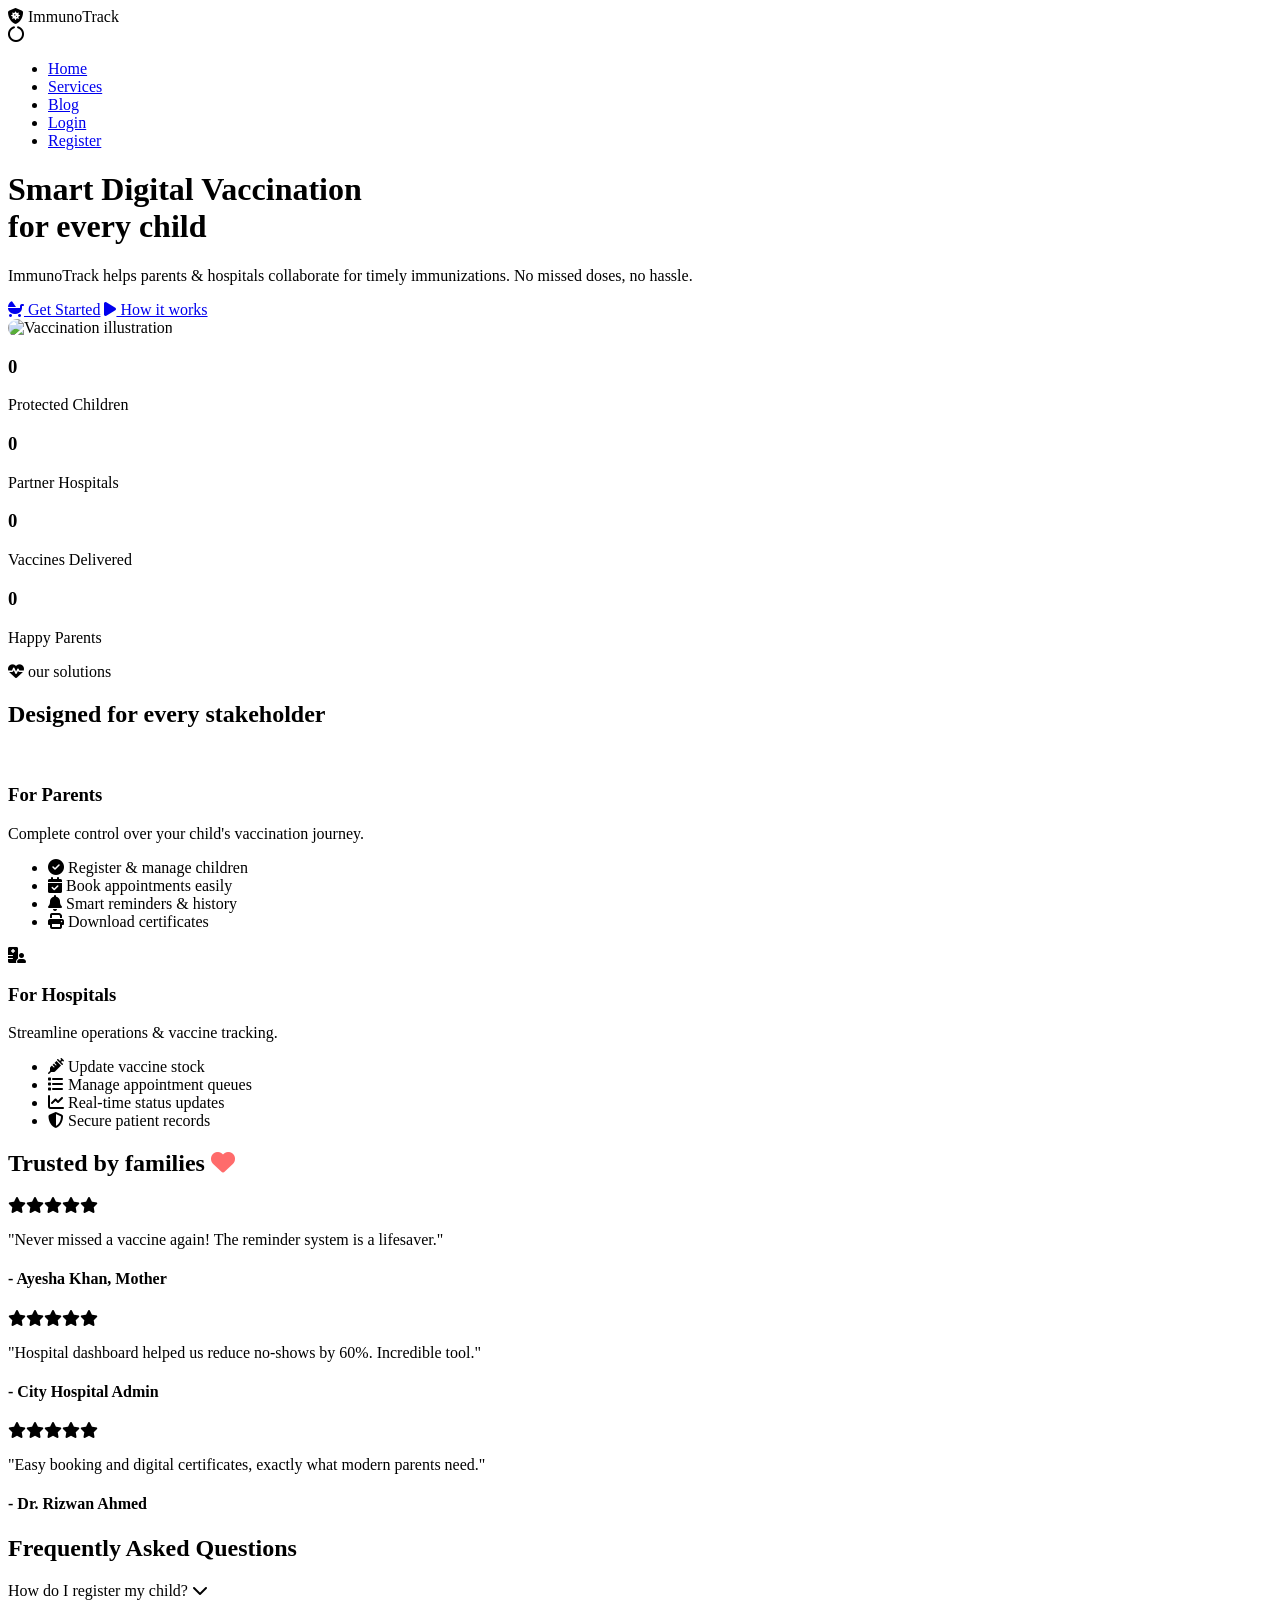
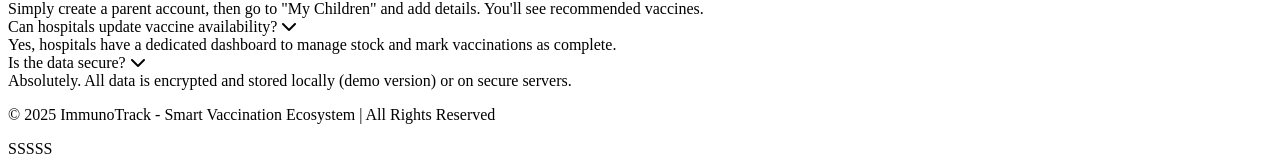
==== index.html @ 8a72e8ba "Add files via upload" ====
<!DOCTYPE html>
<html lang="en">

<head>
    <meta charset="UTF-8">
    <meta name="viewport" content="width=device-width, initial-scale=1.0, user-scalable=yes">
    <title>ImmunoTrack | Smart Vaccination Management</title>
    <!-- Google Fonts + Font Awesome -->
    <link
        href="https://fonts.googleapis.com/css2?family=Inter:opsz,wght@14..32,300;14..32,400;14..32,600;14..32,700;14..32,800&display=swap"
        rel="stylesheet">
    <link rel="stylesheet" href="https://cdnjs.cloudflare.com/ajax/libs/font-awesome/6.4.0/css/all.min.css">
    <link rel="stylesheet" href="/css/frontend.css">
    <!-- <style>
        * {
            margin: 0;
            padding: 0;
            box-sizing: border-box;
        }

        body {
            font-family: 'Inter', sans-serif;
            background: #F8F5FF;
            color: #1E1A3E;
            overflow-x: hidden;
        }

        /* purple theme variables */
        :root {
            --purple-dark: #4A1ADB;
            --purple-primary: #5B2EFF;
            --purple-light: #7B5CFF;
            --purple-glow: rgba(91, 46, 255, 0.2);
            --gradient: linear-gradient(135deg, #5B2EFF, #3B1CC6);
            --gradient-light: linear-gradient(135deg, #F0ECFF, #FFFFFF);
        }

        /* custom animations */
        @keyframes fadeUp {
            0% {
                opacity: 0;
                transform: translateY(30px);
            }

            100% {
                opacity: 1;
                transform: translateY(0);
            }
        }

        @keyframes float {
            0% {
                transform: translateY(0px);
            }

            50% {
                transform: translateY(-15px);
            }

            100% {
                transform: translateY(0px);
            }
        }

        @keyframes pulseGlow {
            0% {
                box-shadow: 0 0 0 0 var(--purple-glow);
            }

            70% {
                box-shadow: 0 0 0 20px rgba(91, 46, 255, 0);
            }

            100% {
                box-shadow: 0 0 0 0 rgba(91, 46, 255, 0);
            }
        }

        .container {
            max-width: 1300px;
            margin: 0 auto;
            padding: 0 30px;
        }

        /* navbar */
        .navbar {
            display: flex;
            justify-content: space-between;
            align-items: center;
            padding: 20px 40px;
            background: rgba(255, 255, 255, 0.9);
            backdrop-filter: blur(12px);
            position: sticky;
            top: 0;
            z-index: 100;
            border-bottom: 1px solid #E9E4FF;
        }

        .logo {
            font-size: 1.8rem;
            font-weight: 800;
            background: var(--gradient);
            -webkit-background-clip: text;
            background-clip: text;
            color: transparent;
            letter-spacing: -0.5px;
        }

        .logo i {
            background: none;
            -webkit-background-clip: unset;
            color: #5B2EFF;
            margin-right: 6px;
        }

        .nav-links {
            display: flex;
            gap: 32px;
            align-items: center;
            list-style: none;
        }

        .nav-links a {
            text-decoration: none;
            font-weight: 500;
            color: #2D2A4A;
            transition: 0.2s;
        }

        .nav-links a:hover {
            color: #5B2EFF;
        }

        .btn-nav {
            background: var(--gradient);
            color: white !important;
            padding: 8px 20px;
            border-radius: 40px;
            transition: 0.2s;
        }

        .btn-nav:hover {
            transform: scale(1.02);
            box-shadow: 0 8px 20px rgba(91, 46, 255, 0.3);
        }

        /* hero section */
        .hero {
            display: flex;
            align-items: center;
            justify-content: space-between;
            gap: 50px;
            padding: 60px 40px;
            flex-wrap: wrap;
        }

        .hero-left {
            flex: 1;
            animation: fadeUp 0.8s ease;
        }

        .hero-left h1 {
            font-size: 3.2rem;
            font-weight: 800;
            line-height: 1.2;
            background: linear-gradient(135deg, #2D2A4A, #5B2EFF);
            -webkit-background-clip: text;
            background-clip: text;
            color: transparent;
            margin-bottom: 20px;
        }

        .hero-left p {
            font-size: 1.1rem;
            color: #4A4570;
            margin-bottom: 30px;
            max-width: 90%;
        }

        .hero-buttons {
            display: flex;
            gap: 18px;
            flex-wrap: wrap;
        }

        .btn-primary {
            background: var(--gradient);
            color: white;
            padding: 12px 28px;
            border-radius: 40px;
            text-decoration: none;
            font-weight: 600;
            transition: 0.2s;
            display: inline-flex;
            align-items: center;
            gap: 8px;
        }

        .btn-primary:hover {
            transform: translateY(-3px);
            box-shadow: 0 12px 25px rgba(91, 46, 255, 0.35);
        }

        .btn-secondary {
            background: white;
            border: 1px solid #DDD6FE;
            color: #5B2EFF;
            padding: 12px 28px;
            border-radius: 40px;
            text-decoration: none;
            font-weight: 600;
            transition: 0.2s;
        }

        .btn-secondary:hover {
            background: #F0ECFF;
            border-color: #5B2EFF;
        }

        .hero-right {
            flex: 1;
            text-align: center;
            animation: float 5s ease-in-out infinite;
        }

        .hero-right img {
            max-width: 100%;
            border-radius: 40px;
            box-shadow: 0 30px 40px -20px rgba(0, 0, 0, 0.2);
        }

        /* stats banner */
        .stats-banner {
            background: var(--gradient);
            color: white;
            border-radius: 80px;
            margin: 30px 40px;
            padding: 30px 20px;
            display: flex;
            justify-content: space-around;
            flex-wrap: wrap;
            text-align: center;
        }

        .stat-item h3 {
            font-size: 2.2rem;
            font-weight: 800;
        }

        .stat-item p {
            opacity: 0.9;
        }

        /* services section */
        .services {
            text-align: center;
            padding: 60px 40px;
        }

        .services h2 {
            font-size: 2.5rem;
            margin-bottom: 15px;
        }

        .section-sub {
            color: #5B2EFF;
            font-weight: 600;
            margin-bottom: 40px;
        }

        .service-cards {
            display: flex;
            gap: 40px;
            justify-content: center;
            flex-wrap: wrap;
        }

        .card {
            background: white;
            border-radius: 32px;
            padding: 40px 30px;
            width: 320px;
            transition: 0.3s;
            box-shadow: 0 15px 35px rgba(0, 0, 0, 0.05);
            border: 1px solid #F0ECFF;
        }

        .card:hover {
            transform: translateY(-12px);
            box-shadow: 0 30px 40px rgba(91, 46, 255, 0.15);
        }

        .card-icon {
            font-size: 3.5rem;
            background: linear-gradient(135deg, #5B2EFF, #7B5CFF);
            -webkit-background-clip: text;
            background-clip: text;
            color: transparent;
            margin-bottom: 20px;
        }

        .card h3 {
            font-size: 1.8rem;
            margin-bottom: 15px;
        }

        .card p {
            color: #5A577A;
            line-height: 1.5;
        }

        .card .feature-list {
            text-align: left;
            margin-top: 20px;
            list-style: none;
        }

        .card .feature-list li {
            margin: 10px 0;
            display: flex;
            align-items: center;
            gap: 8px;
        }

        .card .feature-list i {
            color: #5B2EFF;
            font-size: 0.9rem;
        }

        /* testimonials */
        .testimonials {
            background: white;
            border-radius: 50px;
            margin: 40px;
            padding: 50px 30px;
            text-align: center;
        }

        .testimonial-grid {
            display: flex;
            gap: 30px;
            justify-content: center;
            flex-wrap: wrap;
            margin-top: 30px;
        }

        .testimonial-card {
            background: #F9F8FF;
            border-radius: 28px;
            padding: 25px;
            max-width: 320px;
            text-align: left;
        }

        .testimonial-card i {
            color: #FFC107;
            margin-bottom: 10px;
        }

        .testimonial-card p {
            font-style: italic;
            margin: 15px 0;
        }

        .testimonial-card h4 {
            color: #3B1CC6;
        }

        /* FAQ */
        .faq {
            padding: 40px;
            max-width: 900px;
            margin: auto;
        }

        .faq h2 {
            text-align: center;
            margin-bottom: 30px;
        }

        .faq-item {
            background: white;
            border-radius: 20px;
            margin-bottom: 16px;
            padding: 18px 24px;
            cursor: pointer;
            border: 1px solid #EDE8FF;
        }

        .faq-question {
            display: flex;
            justify-content: space-between;
            font-weight: 700;
            font-size: 1.1rem;
        }

        .faq-answer {
            max-height: 0;
            overflow: hidden;
            transition: 0.3s;
            color: #5A577A;
            padding-top: 0;
        }

        .faq-item.active .faq-answer {
            max-height: 150px;
            padding-top: 12px;
        }

        /*  animation */

        /* ---------- 1. Animated Background Gradient (soft shift) ---------- */
        .animated-bg {
            position: fixed;
            top: 0;
            left: 0;
            width: 100%;
            height: 100%;
            z-index: -2;
            background: linear-gradient(125deg, #F6F3FF, #E9E4FF, #F0ECFF, #DDD6FE);
            background-size: 400% 400%;
            animation: gradientShift 22s ease infinite;
        }

        @keyframes gradientShift {
            0% {
                background-position: 0% 50%;
            }

            50% {
                background-position: 100% 50%;
            }

            100% {
                background-position: 0% 50%;
            }
        }

        /* ---------- 2. Floating Blurred Circles (Background shapes) ---------- */
        .floating-shapes {
            position: fixed;
            top: 0;
            left: 0;
            width: 100%;
            height: 100%;
            z-index: -1;
            overflow: hidden;
            pointer-events: none;
        }

        .floating-shapes div {
            position: absolute;
            background: rgba(91, 46, 255, 0.08);
            backdrop-filter: blur(40px);
            border-radius: 50%;
            animation: floatShape 18s infinite alternate ease-in-out;
        }

        .shape-1 {
            width: 400px;
            height: 400px;
            top: -100px;
            left: -150px;
        }

        .shape-2 {
            width: 500px;
            height: 500px;
            bottom: -200px;
            right: -100px;
            animation-duration: 25s;
        }

        .shape-3 {
            width: 300px;
            height: 300px;
            top: 50%;
            left: 70%;
            animation-duration: 20s;
        }

        .shape-4 {
            width: 200px;
            height: 200px;
            bottom: 10%;
            left: 10%;
            animation-duration: 22s;
        }

        @keyframes floatShape {
            0% {
                transform: translate(0, 0) rotate(0deg);
            }

            100% {
                transform: translate(40px, 25px) rotate(12deg);
            }
        }

        /* ---------- 3. Staggered Fade-in for Cards (page load) ---------- */
        .service-card,
        .testimonial-card,
        .faq-item {
            animation: fadeUp 0.6s ease backwards;
        }

        .service-card:nth-child(1) {
            animation-delay: 0.1s;
        }

        .service-card:nth-child(2) {
            animation-delay: 0.3s;
        }

        .testimonial-card:nth-child(1) {
            animation-delay: 0.1s;
        }

        .testimonial-card:nth-child(2) {
            animation-delay: 0.2s;
        }

        .testimonial-card:nth-child(3) {
            animation-delay: 0.3s;
        }

        .faq-item:nth-child(1) {
            animation-delay: 0.1s;
        }

        .faq-item:nth-child(2) {
            animation-delay: 0.2s;
        }

        .faq-item:nth-child(3) {
            animation-delay: 0.3s;
        }

        /* ---------- 4. Card Hover Effects (smooth zoom + shadow) ---------- */
        .service-card,
        .testimonial-card,
        .stat-card {
            transition: transform 0.3s ease, box-shadow 0.3s ease;
        }

        .service-card:hover,
        .testimonial-card:hover,
        .stat-card:hover {
            transform: translateY(-8px) scale(1.01);
            box-shadow: 0 25px 35px rgba(91, 46, 255, 0.15);
        }

        /* ---------- 5. Icon Bounce on Hover ---------- */
        .card-icon i,
        .service-icon i,
        .feature-list i,
        .stat-icon i {
            transition: transform 0.2s ease;
        }

        .card-icon:hover i,
        .service-icon:hover i,
        .feature-list li:hover i,
        .stat-icon:hover i {
            transform: translateY(-4px);
        }

        /* ---------- 6. Button Soft Pulse (already have pulseGlow, adding more) ---------- */
        .btn-primary,
        .btn-secondary,
        .btn-nav {
            transition: all 0.3s ease;
        }

        .btn-primary:hover,
        .btn-nav:hover {
            animation: pulseGlow 1.2s infinite;
        }

        /* ---------- 7. Gradient Text Animation (for headings) ---------- */
        h1,
        h2,
        .logo {
            background: linear-gradient(135deg, #5B2EFF, #3B1CC6, #7B5CFF);
            background-size: 200% auto;
            -webkit-background-clip: text;
            background-clip: text;
            color: transparent;
            animation: gradientText 4s ease infinite alternate;
        }

        @keyframes gradientText {
            0% {
                background-position: 0% 50%;
            }

            100% {
                background-position: 100% 50%;
            }
        }

        /* ---------- 8. Subtle Float for Hero Image ---------- */
        .hero-right img {
            animation: float 5s ease-in-out infinite;
        }

        /* ---------- 9. FAQ Accordion Smooth Transition (if you have) ---------- */
        .faq-answer {
            max-height: 0;
            overflow: hidden;
            transition: max-height 0.4s ease, padding 0.2s;
        }

        .faq-item.active .faq-answer {
            max-height: 200px;
            padding-top: 12px;
        }

        /* footer */
        footer {
            background: #1E1A3E;
            color: #CCC8FF;
            text-align: center;
            padding: 25px;
            margin-top: 40px;
        }

        @media (max-width: 850px) {
            .hero {
                flex-direction: column;
                text-align: center;
                padding: 30px;
            }

            .hero-left p {
                max-width: 100%;
            }

            .navbar {
                flex-direction: column;
                gap: 15px;
            }

            .nav-links {
                flex-wrap: wrap;
                justify-content: center;
            }

            .stats-banner {
                margin: 20px;
                border-radius: 40px;
            }
        }
    </style> -->
</head>

<body>
    <div class="animated-bg"></div>
    <div class="floating-shapes">
        <div class="shape-1"></div>
        <div class="shape-2"></div>
        <div class="shape-3"></div>
        <div class="shape-4"></div>
    </div>
    <nav class="navbar">
        <div class="logo"><i class="fas fa-shield-virus"></i> ImmunoTrack</div>
        <div class="menu-icon" onclick="toggleMenu()">
            <i class="fas fa-circle-notch"></i>
        </div>
        <ul class="nav-links" id="nav-links">
            <li><a href="/pages/index.html" target="_blank">Home</a></li>
            <li><a href="/pages/services.html">Services</a></li>
            <li><a href="/pages/blog.html">Blog</a></li>
            <li><a href="/pages/login.html">Login</a></li>
            <li><a href="/pages/register.html" class="btn-nav">Register</a></li>
        </ul>
    </nav>

    <div class="container">
        <!-- Hero -->
        <div class="hero">
            <div class="hero-left">
                <h1>Smart Digital Vaccination <br> for every child</h1>
                <p>ImmunoTrack helps parents & hospitals collaborate for timely immunizations. No missed doses, no
                    hassle.</p>
                <div class="hero-buttons">
                    <a href="register.html" class="btn-primary"><i class="fas fa-baby-carriage"></i> Get Started</a>
                    <a href="pages/How it works.html" class="btn-secondary"><i class="fas fa-play"></i> How it works</a>
                </div>
            </div>
            <div class="hero-right">
                <img src="https://images.unsplash.com/photo-1584515933487-779824d29309?w=500&auto=format"
                    alt="Vaccination illustration"
                    style="border-radius: 32px; width:100%; max-width:450px; object-fit:cover;">
            </div>
        </div>

        <!-- stats with counter animation -->
        <div class="stats-banner">
            <div class="stat-item">
                <h3 id="count1">0</h3>
                <p>Protected Children</p>
            </div>
            <div class="stat-item">
                <h3 id="count2">0</h3>
                <p>Partner Hospitals</p>
            </div>
            <div class="stat-item">
                <h3 id="count3">0</h3>
                <p>Vaccines Delivered</p>
            </div>
            <div class="stat-item">
                <h3 id="count4">0</h3>
                <p>Happy Parents</p>
            </div>
        </div>

        <!-- Services (Only Parent & Hospital - NO admin) -->
        <div class="services">
            <span class="section-sub"><i class="fas fa-heartbeat"></i> our solutions</span>
            <h2>Designed for every stakeholder</h2>
            <div class="service-cards">
                <!-- Parent Card -->
                <div class="card">
                    <div class="card-icon"><i class="fas fa-family"></i></div>
                    <h3>For Parents</h3>
                    <p>Complete control over your child's vaccination journey.</p>
                    <ul class="feature-list">
                        <li><i class="fas fa-check-circle"></i> Register & manage children</li>
                        <li><i class="fas fa-calendar-check"></i> Book appointments easily</li>
                        <li><i class="fas fa-bell"></i> Smart reminders & history</li>
                        <li><i class="fas fa-print"></i> Download certificates</li>
                    </ul>
                </div>
                <!-- Hospital Card -->
                <div class="card">
                    <div class="card-icon"><i class="fas fa-hospital-user"></i></div>
                    <h3>For Hospitals</h3>
                    <p>Streamline operations & vaccine tracking.</p>
                    <ul class="feature-list">
                        <li><i class="fas fa-syringe"></i> Update vaccine stock</li>
                        <li><i class="fas fa-list"></i> Manage appointment queues</li>
                        <li><i class="fas fa-chart-line"></i> Real-time status updates</li>
                        <li><i class="fas fa-shield-alt"></i> Secure patient records</li>
                    </ul>
                </div>
            </div>
        </div>

        <!-- Testimonials -->
        <div class="testimonials">
            <h2>Trusted by families <i class="fas fa-heart" style="color:#FF6B6B;"></i></h2>
            <div class="testimonial-grid">
                <div class="testimonial-card">
                    <i class="fas fa-star"></i><i class="fas fa-star"></i><i class="fas fa-star"></i><i
                        class="fas fa-star"></i><i class="fas fa-star"></i>
                    <p>"Never missed a vaccine again! The reminder system is a lifesaver."</p>
                    <h4>- Ayesha Khan, Mother</h4>
                </div>
                <div class="testimonial-card">
                    <i class="fas fa-star"></i><i class="fas fa-star"></i><i class="fas fa-star"></i><i
                        class="fas fa-star"></i><i class="fas fa-star"></i>
                    <p>"Hospital dashboard helped us reduce no‑shows by 60%. Incredible tool."</p>
                    <h4>- City Hospital Admin</h4>
                </div>
                <div class="testimonial-card">
                    <i class="fas fa-star"></i><i class="fas fa-star"></i><i class="fas fa-star"></i><i
                        class="fas fa-star"></i><i class="fas fa-star"></i>
                    <p>"Easy booking and digital certificates, exactly what modern parents need."</p>
                    <h4>- Dr. Rizwan Ahmed</h4>
                </div>
            </div>
        </div>

        <!-- FAQ Section -->
        <div class="faq">
            <h2>Frequently Asked Questions</h2>
            <div class="faq-item">
                <div class="faq-question">How do I register my child? <i class="fas fa-chevron-down"></i></div>
                <div class="faq-answer">Simply create a parent account, then go to "My Children" and add details. You'll
                    see recommended vaccines.</div>
            </div>
            <div class="faq-item">
                <div class="faq-question">Can hospitals update vaccine availability? <i class="fas fa-chevron-down"></i>
                </div>
                <div class="faq-answer">Yes, hospitals have a dedicated dashboard to manage stock and mark vaccinations
                    as complete.</div>
            </div>
            <div class="faq-item">
                <div class="faq-question">Is the data secure? <i class="fas fa-chevron-down"></i></div>
                <div class="faq-answer">Absolutely. All data is encrypted and stored locally (demo version) or on secure
                    servers.</div>
            </div>
        </div>
    </div>

    <footer>
        <p>© 2025 ImmunoTrack - Smart Vaccination Ecosystem | All Rights Reserved</p>
    </footer>
    <div class="animated-bg"></div>
    <div class="floating-shapes">
        <div class="shape-bg-1"></div>
        <div class="shape-bg-2"></div>
        <div class="shape-bg-3"></div>
        <div class="shape-bg-4"></div>
    </div>
    <script src="/js/frontend.js"></script>
    <!-- <script>
        // counter animation
        function animateCounter(element, start, end, duration) {
            let startTimestamp = null;
            const step = (timestamp) => {
                if (!startTimestamp) startTimestamp = timestamp;
                const progress = Math.min((timestamp - startTimestamp) / duration, 1);
                element.innerText = Math.floor(progress * (end - start) + start);
                if (progress < 1) {
                    window.requestAnimationFrame(step);
                }
            };
            window.requestAnimationFrame(step);
        }

        // trigger counters when visible
        const statsSection = document.querySelector('.stats-banner');
        let animated = false;
        const observer = new IntersectionObserver((entries) => {
            entries.forEach(entry => {
                if (entry.isIntersecting && !animated) {
                    animated = true;
                    animateCounter(document.getElementById('count1'), 0, 12840, 2000);
                    animateCounter(document.getElementById('count2'), 0, 164, 1500);
                    animateCounter(document.getElementById('count3'), 0, 45600, 2200);
                    animateCounter(document.getElementById('count4'), 0, 9870, 2000);
                }
            });
        }, { threshold: 0.3 });
        observer.observe(statsSection);

        // FAQ toggle
        document.querySelectorAll('.faq-item').forEach(item => {
            item.querySelector('.faq-question').addEventListener('click', () => {
                item.classList.toggle('active');
                const icon = item.querySelector('.fa-chevron-down');
                if (item.classList.contains('active')) icon.style.transform = 'rotate(180deg)';
                else icon.style.transform = 'rotate(0deg)';
            });
        });
    </script> -->
</body>

</html>SSSSS
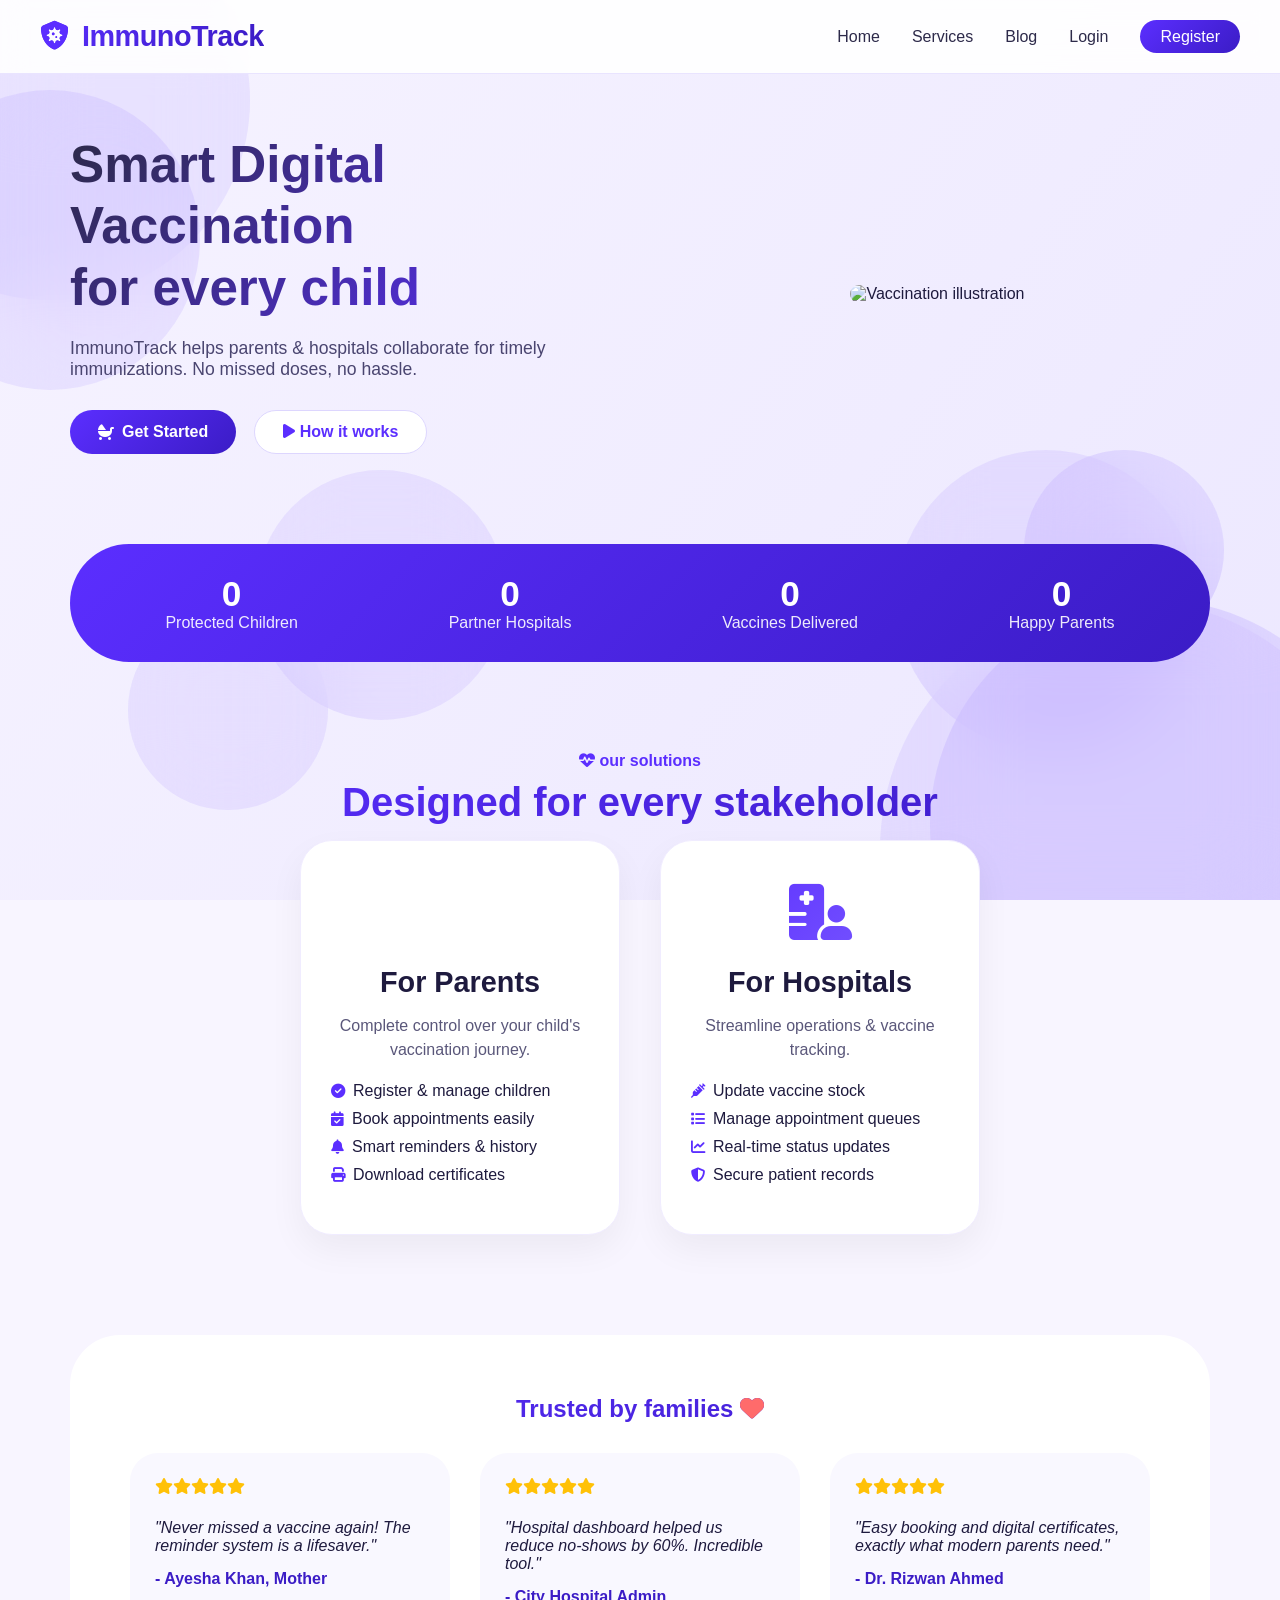
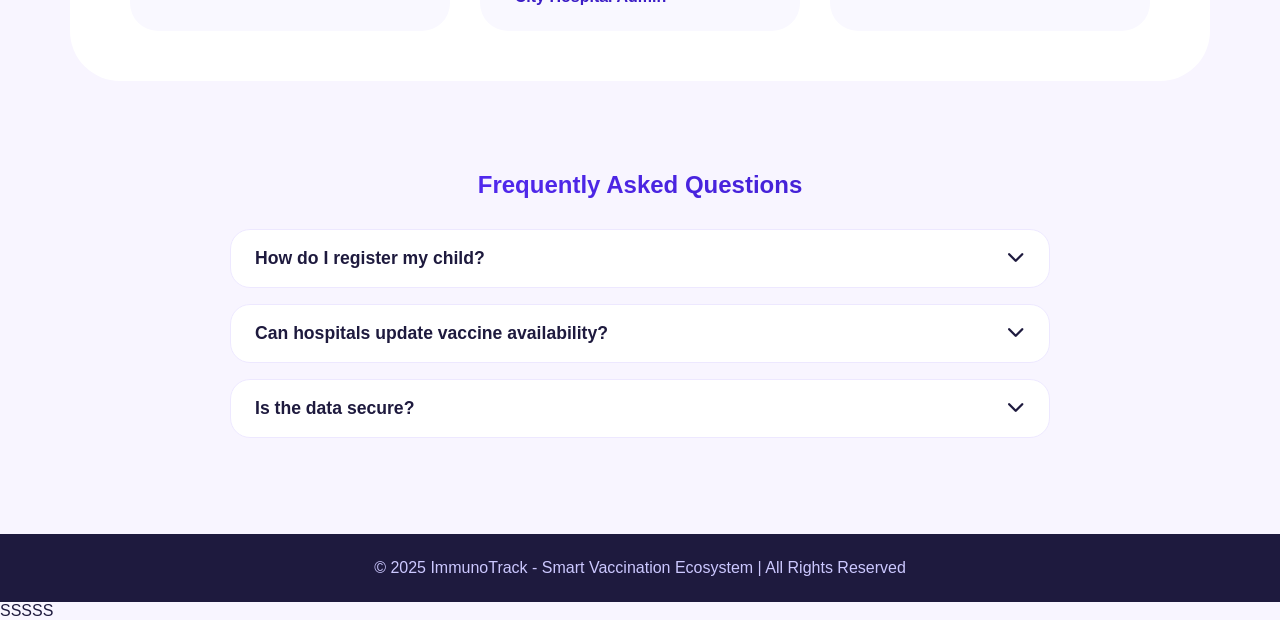
==== commit 5a1bd012: "Update index.html update link of css" ====
--- a/index.html
+++ b/index.html
@@ -10,7 +10,7 @@
         href="https://fonts.googleapis.com/css2?family=Inter:opsz,wght@14..32,300;14..32,400;14..32,600;14..32,700;14..32,800&display=swap"
         rel="stylesheet">
     <link rel="stylesheet" href="https://cdnjs.cloudflare.com/ajax/libs/font-awesome/6.4.0/css/all.min.css">
-    <link rel="stylesheet" href="/css/frontend.css">
+    <link rel="stylesheet" href="frontend.css">
     <!-- <style>
         * {
             margin: 0;
@@ -848,4 +848,4 @@
     </script> -->
 </body>
 
-</html>SSSSS+</html>SSSSS
--- a/frontend.css
+++ b/frontend.css
@@ -0,0 +1,1053 @@
+* {
+  margin: 0;
+  padding: 0;
+  box-sizing: border-box;
+}
+
+body {
+  font-family: 'Inter', sans-serif;
+  background: #F8F5FF;
+  color: #1E1A3E;
+  overflow-x: hidden;
+}
+
+:root {
+  --purple-dark: #4A1ADB;
+  --purple-primary: #5B2EFF;
+  --purple-light: #7B5CFF;
+  --purple-glow: rgba(91, 46, 255, 0.2);
+  --gradient: linear-gradient(135deg, #5B2EFF, #3B1CC6);
+  --gradient-light: linear-gradient(135deg, #F0ECFF, #FFFFFF);
+}
+
+/* Animations */
+@keyframes fadeUp {
+  0% {
+    opacity: 0;
+    transform: translateY(30px);
+  }
+
+  100% {
+    opacity: 1;
+    transform: translateY(0);
+  }
+}
+
+@keyframes float {
+  0% {
+    transform: translateY(0px);
+  }
+
+  50% {
+    transform: translateY(-15px);
+  }
+
+  100% {
+    transform: translateY(0px);
+  }
+}
+
+@keyframes pulseGlow {
+  0% {
+    box-shadow: 0 0 0 0 var(--purple-glow);
+  }
+
+  70% {
+    box-shadow: 0 0 0 20px rgba(91, 46, 255, 0);
+  }
+
+  100% {
+    box-shadow: 0 0 0 0 rgba(91, 46, 255, 0);
+  }
+}
+
+@keyframes gradientShift {
+  0% {
+    background-position: 0% 50%;
+  }
+
+  50% {
+    background-position: 100% 50%;
+  }
+
+  100% {
+    background-position: 0% 50%;
+  }
+}
+
+@keyframes floatShape {
+  0% {
+    transform: translate(0, 0) rotate(0deg);
+  }
+
+  100% {
+    transform: translate(40px, 25px) rotate(12deg);
+  }
+}
+
+@keyframes fadeSlide {
+  from {
+    opacity: 0;
+    transform: translateY(20px);
+  }
+
+  to {
+    opacity: 1;
+    transform: translateY(0);
+  }
+}
+
+@keyframes slideUp {
+  from {
+    opacity: 0;
+    transform: translateY(30px);
+  }
+
+  to {
+    opacity: 1;
+    transform: translateY(0);
+  }
+}
+
+@keyframes fadeDown {
+  from {
+    opacity: 0;
+    transform: translateY(-20px);
+  }
+
+  to {
+    opacity: 1;
+    transform: translateY(0);
+  }
+}
+
+@keyframes gradientText {
+  0% {
+    background-position: 0% 50%;
+  }
+
+  100% {
+    background-position: 100% 50%;
+  }
+}
+
+/* Animated Background */
+.animated-bg {
+  position: fixed;
+  top: 0;
+  left: 0;
+  width: 100%;
+  height: 100%;
+  z-index: -2;
+  background: linear-gradient(125deg, #F6F3FF, #E9E4FF, #F0ECFF, #DDD6FE);
+  background-size: 400% 400%;
+  animation: gradientShift 22s ease infinite;
+}
+
+/* Floating Shapes */
+.floating-shapes {
+  position: fixed;
+  top: 0;
+  left: 0;
+  width: 100%;
+  height: 100%;
+  z-index: -1;
+  overflow: hidden;
+  pointer-events: none;
+}
+
+.floating-shapes div {
+  position: absolute;
+  background: rgba(91, 46, 255, 0.08);
+  backdrop-filter: blur(40px);
+  border-radius: 50%;
+  animation: floatShape 18s infinite alternate ease-in-out;
+}
+
+.shape-1 {
+  width: 400px;
+  height: 400px;
+  top: -100px;
+  left: -150px;
+}
+
+.shape-2 {
+  width: 500px;
+  height: 500px;
+  bottom: -200px;
+  right: -100px;
+  animation-duration: 25s;
+}
+
+.shape-3 {
+  width: 300px;
+  height: 300px;
+  top: 50%;
+  left: 70%;
+  animation-duration: 20s;
+}
+
+.shape-4 {
+  width: 200px;
+  height: 200px;
+  bottom: 10%;
+  left: 10%;
+  animation-duration: 22s;
+}
+
+/* Navbar */
+.navbar {
+  display: flex;
+  justify-content: space-between;
+  align-items: center;
+  padding: 20px 40px;
+  background: rgba(255, 255, 255, 0.9);
+  backdrop-filter: blur(12px);
+  position: sticky;
+  top: 0;
+  z-index: 100;
+  border-bottom: 1px solid #E9E4FF;
+}
+
+.logo {
+  font-size: 1.8rem;
+  font-weight: 800;
+  background: var(--gradient);
+  -webkit-background-clip: text;
+  background-clip: text;
+  color: transparent;
+  letter-spacing: -0.5px;
+}
+
+.logo i {
+  background: none;
+  -webkit-background-clip: unset;
+  color: #5B2EFF;
+  margin-right: 6px;
+}
+
+.nav-links {
+  display: flex;
+  gap: 32px;
+  align-items: center;
+  list-style: none;
+}
+
+.nav-links a {
+  text-decoration: none;
+  font-weight: 500;
+  color: #2D2A4A;
+  transition: 0.2s;
+}
+
+.nav-links a:hover,
+.nav-links a.active {
+  color: #5B2EFF;
+}
+
+.btn-nav {
+  background: var(--gradient);
+  color: white !important;
+  padding: 8px 20px;
+  border-radius: 40px;
+  transition: 0.2s;
+}
+
+.btn-nav:hover {
+  transform: scale(1.02);
+  box-shadow: 0 8px 20px rgba(91, 46, 255, 0.3);
+}
+
+/* Container */
+.container {
+  max-width: 1300px;
+  margin: 0 auto;
+  padding: 0 30px;
+}
+
+/* Hero Section */
+.hero {
+  display: flex;
+  align-items: center;
+  justify-content: space-between;
+  gap: 50px;
+  padding: 60px 40px;
+  flex-wrap: wrap;
+}
+
+.hero-left {
+  flex: 1;
+  animation: fadeUp 0.8s ease;
+}
+
+.hero-left h1 {
+  font-size: 3.2rem;
+  font-weight: 800;
+  line-height: 1.2;
+  background: linear-gradient(135deg, #2D2A4A, #5B2EFF);
+  -webkit-background-clip: text;
+  background-clip: text;
+  color: transparent;
+  margin-bottom: 20px;
+}
+
+.hero-left p {
+  font-size: 1.1rem;
+  color: #4A4570;
+  margin-bottom: 30px;
+  max-width: 90%;
+}
+
+.hero-buttons {
+  display: flex;
+  gap: 18px;
+  flex-wrap: wrap;
+}
+
+.hero-right {
+  flex: 1;
+  text-align: center;
+  animation: float 5s ease-in-out infinite;
+}
+
+.hero-right img {
+  max-width: 100%;
+  border-radius: 40px;
+  box-shadow: 0 30px 40px -20px rgba(0, 0, 0, 0.2);
+}
+
+/* Buttons */
+.btn-primary {
+  background: var(--gradient);
+  color: white;
+  padding: 12px 28px;
+  border-radius: 40px;
+  text-decoration: none;
+  font-weight: 600;
+  transition: 0.2s;
+  display: inline-flex;
+  align-items: center;
+  gap: 8px;
+}
+
+.btn-primary:hover {
+  transform: translateY(-3px);
+  box-shadow: 0 12px 25px rgba(91, 46, 255, 0.35);
+}
+
+.btn-secondary {
+  background: white;
+  border: 1px solid #DDD6FE;
+  color: #5B2EFF;
+  padding: 12px 28px;
+  border-radius: 40px;
+  text-decoration: none;
+  font-weight: 600;
+  transition: 0.2s;
+}
+
+.btn-secondary:hover {
+  background: #F0ECFF;
+  border-color: #5B2EFF;
+}
+
+/* Stats Banner */
+.stats-banner {
+  background: var(--gradient);
+  color: white;
+  border-radius: 80px;
+  margin: 30px 40px;
+  padding: 30px 20px;
+  display: flex;
+  justify-content: space-around;
+  flex-wrap: wrap;
+  text-align: center;
+}
+
+.stat-item h3 {
+  font-size: 2.2rem;
+  font-weight: 800;
+}
+
+.stat-item p {
+  opacity: 0.9;
+}
+
+/* Services Section */
+.services {
+  text-align: center;
+  padding: 60px 40px;
+}
+
+.services h2 {
+  font-size: 2.5rem;
+  margin-bottom: 15px;
+}
+
+.section-sub {
+  color: #5B2EFF;
+  font-weight: 600;
+  margin-bottom: 40px;
+}
+
+.service-cards {
+  display: flex;
+  gap: 40px;
+  justify-content: center;
+  flex-wrap: wrap;
+}
+
+.card {
+  background: white;
+  border-radius: 32px;
+  padding: 40px 30px;
+  width: 320px;
+  transition: 0.3s;
+  box-shadow: 0 15px 35px rgba(0, 0, 0, 0.05);
+  border: 1px solid #F0ECFF;
+}
+
+.card:hover {
+  transform: translateY(-12px);
+  box-shadow: 0 30px 40px rgba(91, 46, 255, 0.15);
+}
+
+.card-icon {
+  font-size: 3.5rem;
+  background: linear-gradient(135deg, #5B2EFF, #7B5CFF);
+  -webkit-background-clip: text;
+  background-clip: text;
+  color: transparent;
+  margin-bottom: 20px;
+}
+
+.card h3 {
+  font-size: 1.8rem;
+  margin-bottom: 15px;
+}
+
+.card p {
+  color: #5A577A;
+  line-height: 1.5;
+}
+
+.card .feature-list {
+  text-align: left;
+  margin-top: 20px;
+  list-style: none;
+}
+
+.card .feature-list li {
+  margin: 10px 0;
+  display: flex;
+  align-items: center;
+  gap: 8px;
+}
+
+.card .feature-list i {
+  color: #5B2EFF;
+  font-size: 0.9rem;
+}
+
+/* Testimonials */
+.testimonials {
+  background: white;
+  border-radius: 50px;
+  margin: 40px;
+  padding: 50px 30px;
+  text-align: center;
+}
+
+.testimonial-grid {
+  display: flex;
+  gap: 30px;
+  justify-content: center;
+  flex-wrap: wrap;
+  margin-top: 30px;
+}
+
+.testimonial-card {
+  background: #F9F8FF;
+  border-radius: 28px;
+  padding: 25px;
+  max-width: 320px;
+  text-align: left;
+  transition: all 0.3s ease;
+}
+
+.testimonial-card i {
+  color: #FFC107;
+  margin-bottom: 10px;
+}
+
+.testimonial-card p {
+  font-style: italic;
+  margin: 15px 0;
+}
+
+.testimonial-card h4 {
+  color: #3B1CC6;
+}
+
+.testimonial-card:hover {
+  transform: translateY(-8px);
+  box-shadow: 0 25px 35px rgba(91, 46, 255, 0.15);
+}
+
+/* FAQ */
+.faq {
+  padding: 40px;
+  max-width: 900px;
+  margin: auto;
+}
+
+.faq h2 {
+  text-align: center;
+  margin-bottom: 30px;
+}
+
+.faq-item {
+  background: white;
+  border-radius: 20px;
+  margin-bottom: 16px;
+  padding: 18px 24px;
+  cursor: pointer;
+  border: 1px solid #EDE8FF;
+  animation: fadeUp 0.6s ease backwards;
+}
+
+.faq-item:nth-child(1) {
+  animation-delay: 0.1s;
+}
+
+.faq-item:nth-child(2) {
+  animation-delay: 0.2s;
+}
+
+.faq-item:nth-child(3) {
+  animation-delay: 0.3s;
+}
+
+.faq-question {
+  display: flex;
+  justify-content: space-between;
+  font-weight: 700;
+  font-size: 1.1rem;
+}
+
+.faq-answer {
+  max-height: 0;
+  overflow: hidden;
+  transition: max-height 0.4s ease, padding 0.2s;
+  color: #5A577A;
+  padding-top: 0;
+}
+
+.faq-item.active .faq-answer {
+  max-height: 200px;
+  padding-top: 12px;
+}
+
+/* Steps (How it works) */
+.steps {
+  display: flex;
+  flex-direction: column;
+  gap: 40px;
+  align-items: center;
+}
+
+.step {
+  display: flex;
+  align-items: center;
+  gap: 30px;
+  background: white;
+  border-radius: 60px;
+  padding: 20px 30px;
+  width: 100%;
+  max-width: 700px;
+  box-shadow: 0 15px 30px rgba(0, 0, 0, 0.05);
+  transition: 0.3s;
+  animation: slideUp 0.6s backwards;
+}
+
+.step:nth-child(1) {
+  animation-delay: 0.1s;
+}
+
+.step:nth-child(2) {
+  animation-delay: 0.2s;
+}
+
+.step:nth-child(3) {
+  animation-delay: 0.3s;
+}
+
+.step:hover {
+  transform: scale(1.02);
+  box-shadow: 0 20px 35px rgba(91, 46, 255, 0.2);
+}
+
+.step-number {
+  background: linear-gradient(135deg, #5B2EFF, #7B5CFF);
+  width: 60px;
+  height: 60px;
+  border-radius: 50%;
+  display: flex;
+  align-items: center;
+  justify-content: center;
+  font-size: 1.8rem;
+  font-weight: 800;
+  color: white;
+}
+
+.step-text {
+  text-align: left;
+}
+
+.step-text h3 {
+  font-size: 1.6rem;
+  margin-bottom: 6px;
+}
+
+.step-text p {
+  color: #5A577A;
+}
+
+/* Blog Grid */
+.blog-grid {
+  display: grid;
+  grid-template-columns: repeat(auto-fit, minmax(320px, 1fr));
+  gap: 35px;
+}
+
+.blog-card {
+  background: white;
+  border-radius: 28px;
+  overflow: hidden;
+  transition: all 0.4s ease;
+  box-shadow: 0 8px 20px rgba(0, 0, 0, 0.05);
+  animation: slideUp 0.5s backwards;
+}
+
+.blog-card:nth-child(1) {
+  animation-delay: 0.1s;
+}
+
+.blog-card:nth-child(2) {
+  animation-delay: 0.2s;
+}
+
+.blog-card:nth-child(3) {
+  animation-delay: 0.3s;
+}
+
+.blog-card:hover {
+  transform: translateY(-8px);
+  box-shadow: 0 25px 35px rgba(91, 46, 255, 0.15);
+}
+
+.blog-img {
+  background: linear-gradient(135deg, #5B2EFF, #7B5CFF);
+  height: 180px;
+  display: flex;
+  align-items: center;
+  justify-content: center;
+  font-size: 4rem;
+  color: white;
+}
+
+.blog-content {
+  padding: 24px;
+}
+
+.blog-content h3 {
+  font-size: 1.4rem;
+  margin-bottom: 8px;
+}
+
+.blog-meta {
+  color: #8D86B0;
+  font-size: 0.8rem;
+  margin-bottom: 12px;
+  display: flex;
+  gap: 15px;
+}
+
+.blog-content p {
+  color: #5A577A;
+  line-height: 1.5;
+  margin-bottom: 20px;
+}
+
+.read-more {
+  color: #5B2EFF;
+  text-decoration: none;
+  font-weight: 600;
+  display: inline-flex;
+  align-items: center;
+  gap: 6px;
+}
+
+/* Login/Register Containers */
+.login-container,
+.auth-container {
+  background: rgba(255, 255, 255, 0.92);
+  backdrop-filter: blur(12px);
+  border-radius: 48px;
+  box-shadow: 0 20px 40px rgba(0, 0, 0, 0.1), 0 4px 12px rgba(91, 46, 255, 0.2);
+  width: 460px;
+  max-width: 90%;
+  padding: 40px 35px;
+  margin: 50px auto;
+  transition: transform 0.3s ease, box-shadow 0.3s;
+  border: 1px solid rgba(255, 255, 255, 0.6);
+  animation: fadeSlide 0.6s ease-out;
+}
+
+.login-container:hover,
+.auth-container:hover {
+  transform: translateY(-5px);
+  box-shadow: 0 30px 50px rgba(91, 46, 255, 0.25);
+}
+
+h2 {
+  text-align: center;
+  font-weight: 700;
+  margin: 10px 0 25px;
+  color: #1E1A3E;
+}
+
+h1,
+h2,
+.logo {
+  background: linear-gradient(135deg, #5B2EFF, #3B1CC6, #7B5CFF);
+  background-size: 200% auto;
+  -webkit-background-clip: text;
+  background-clip: text;
+  color: transparent;
+  animation: gradientText 4s ease infinite alternate;
+}
+
+.input-group {
+  margin-bottom: 20px;
+  position: relative;
+}
+
+.input-group i {
+  position: absolute;
+  left: 16px;
+  top: 50%;
+  transform: translateY(-50%);
+  color: #8D86B0;
+  font-size: 1.1rem;
+}
+
+input,
+select {
+  width: 100%;
+  padding: 14px 16px 14px 45px;
+  border: 1px solid #DDD6FE;
+  border-radius: 30px;
+  font-size: 1rem;
+  background: white;
+  transition: 0.2s;
+  font-family: inherit;
+}
+
+input:focus,
+select:focus {
+  outline: none;
+  border-color: #5B2EFF;
+  box-shadow: 0 0 0 3px rgba(91, 46, 255, 0.2);
+}
+
+.btn-login {
+  width: 100%;
+  background: var(--gradient);
+  color: white;
+  border: none;
+  padding: 14px;
+  border-radius: 40px;
+  font-weight: 700;
+  font-size: 1rem;
+  cursor: pointer;
+  transition: 0.3s;
+  margin-top: 5px;
+  display: flex;
+  align-items: center;
+  justify-content: center;
+  gap: 8px;
+}
+
+.btn-login:hover {
+  transform: scale(1.02);
+  box-shadow: 0 8px 20px rgba(91, 46, 255, 0.4);
+}
+
+.auth-link,
+.register-link {
+  text-align: center;
+  margin-top: 25px;
+  color: #5A577A;
+}
+
+.auth-link a,
+.register-link a {
+  color: #5B2EFF;
+  text-decoration: none;
+  font-weight: 600;
+}
+
+.error-msg {
+  background: #FFE6E6;
+  color: #FF6B6B;
+  padding: 12px;
+  border-radius: 10px;
+  text-align: center;
+  margin-bottom: 15px;
+}
+
+.success-msg {
+  background: #E0F7E8;
+  color: #28A745;
+  padding: 12px;
+  border-radius: 10px;
+  text-align: center;
+  margin-bottom: 15px;
+}
+
+.btn-cta {
+  margin-top: 50px;
+  background: var(--gradient);
+  color: white;
+  padding: 14px 32px;
+  border-radius: 40px;
+  text-decoration: none;
+  font-weight: 700;
+  display: inline-flex;
+  align-items: center;
+  gap: 8px;
+  transition: 0.3s;
+}
+
+.btn-cta:hover {
+  transform: translateY(-3px);
+  box-shadow: 0 10px 20px rgba(91, 46, 255, 0.3);
+}
+
+/* Footer */
+footer {
+  background: #1E1A3E;
+  color: #CCC8FF;
+  text-align: center;
+  padding: 25px;
+  margin-top: 40px;
+}
+
+/* Responsive */
+@media (max-width: 850px) {
+  .navbar {
+    flex-direction: column;
+    gap: 15px;
+  }
+
+  .nav-links {
+    flex-wrap: wrap;
+    justify-content: center;
+  }
+
+  .hero {
+    flex-direction: column;
+    text-align: center;
+    padding: 30px;
+  }
+
+  .hero-left p {
+    max-width: 100%;
+  }
+
+  .stats-banner {
+    margin: 20px;
+    border-radius: 40px;
+  }
+}
+
+@media (max-width: 800px) {
+  .step {
+    flex-direction: column;
+    text-align: center;
+  }
+
+  .step-text {
+    text-align: center;
+  }
+}
+
+/* Animated Gradient Background */
+.animated-bg {
+  position: fixed;
+  top: 0;
+  left: 0;
+  width: 100%;
+  height: 100%;
+  z-index: -2;
+  background: linear-gradient(125deg, #F6F3FF, #E9E4FF, #F0ECFF, #DDD6FE);
+  background-size: 400% 400%;
+  animation: gradientShift 15s ease infinite;
+}
+
+@keyframes gradientShift {
+  0% {
+    background-position: 0% 50%;
+  }
+
+  50% {
+    background-position: 100% 50%;
+  }
+
+  100% {
+    background-position: 0% 50%;
+  }
+}
+
+/* Floating Shapes Background */
+.floating-shapes {
+  position: fixed;
+  top: 0;
+  left: 0;
+  width: 100%;
+  height: 100%;
+  z-index: -1;
+  overflow: hidden;
+  pointer-events: none;
+}
+
+.floating-shapes div {
+  position: absolute;
+  background: rgba(91, 46, 255, 0.08);
+  border-radius: 50%;
+  animation: floatShape 20s infinite alternate ease-in-out;
+}
+
+.shape-bg-1 {
+  width: 300px;
+  height: 300px;
+  top: 10%;
+  left: -100px;
+}
+
+.shape-bg-2 {
+  width: 450px;
+  height: 450px;
+  bottom: -150px;
+  right: -100px;
+  animation-duration: 25s;
+}
+
+.shape-bg-3 {
+  width: 200px;
+  height: 200px;
+  top: 50%;
+  left: 80%;
+  animation-duration: 18s;
+}
+
+.shape-bg-4 {
+  width: 250px;
+  height: 250px;
+  bottom: 20%;
+  left: 20%;
+  animation-duration: 22s;
+}
+
+@keyframes floatShape {
+  0% {
+    transform: translate(0, 0) rotate(0deg);
+  }
+
+  100% {
+    transform: translate(50px, 30px) rotate(15deg);
+  }
+}
+
+/* Mobile Responsive */
+@media (max-width: 768px) {
+  .sidebar {
+    width: 70px;
+  }
+
+  .sidebar h2,
+  .sidebar ul li span {
+    display: none;
+  }
+
+  .main-content {
+    margin-left: 70px;
+    padding: 15px;
+  }
+
+  .stats-grid {
+    grid-template-columns: 1fr;
+  }
+
+  .children-grid {
+    grid-template-columns: 1fr;
+  }
+
+  .navbar {
+    flex-direction: column;
+    gap: 10px;
+  }
+
+  .hero {
+    flex-direction: column;
+    text-align: center;
+  }
+
+  .service-cards {
+    flex-direction: column;
+    align-items: center;
+  }
+
+  .card {
+    width: 100%;
+  }
+
+  .filter-bar {
+    flex-direction: column;
+  }
+
+  table {
+    font-size: 12px;
+  }
+
+  th,
+  td {
+    padding: 6px;
+  }
+}
+.menu-icon {
+    display: none;
+    font-size: 1.8rem;
+    cursor: pointer;
+    color: #5B2EFF;
+}
+
+@media (max-width: 768px) {
+    .menu-icon {
+        display: block;
+    }
+    .nav-links {
+        display: none;
+        width: 100%;
+        flex-direction: column;
+        text-align: center;
+        padding: 15px 0;
+    }
+    .nav-links.show {
+        display: flex;
+    }
+    .navbar {
+        flex-wrap: wrap;
+    }
+}
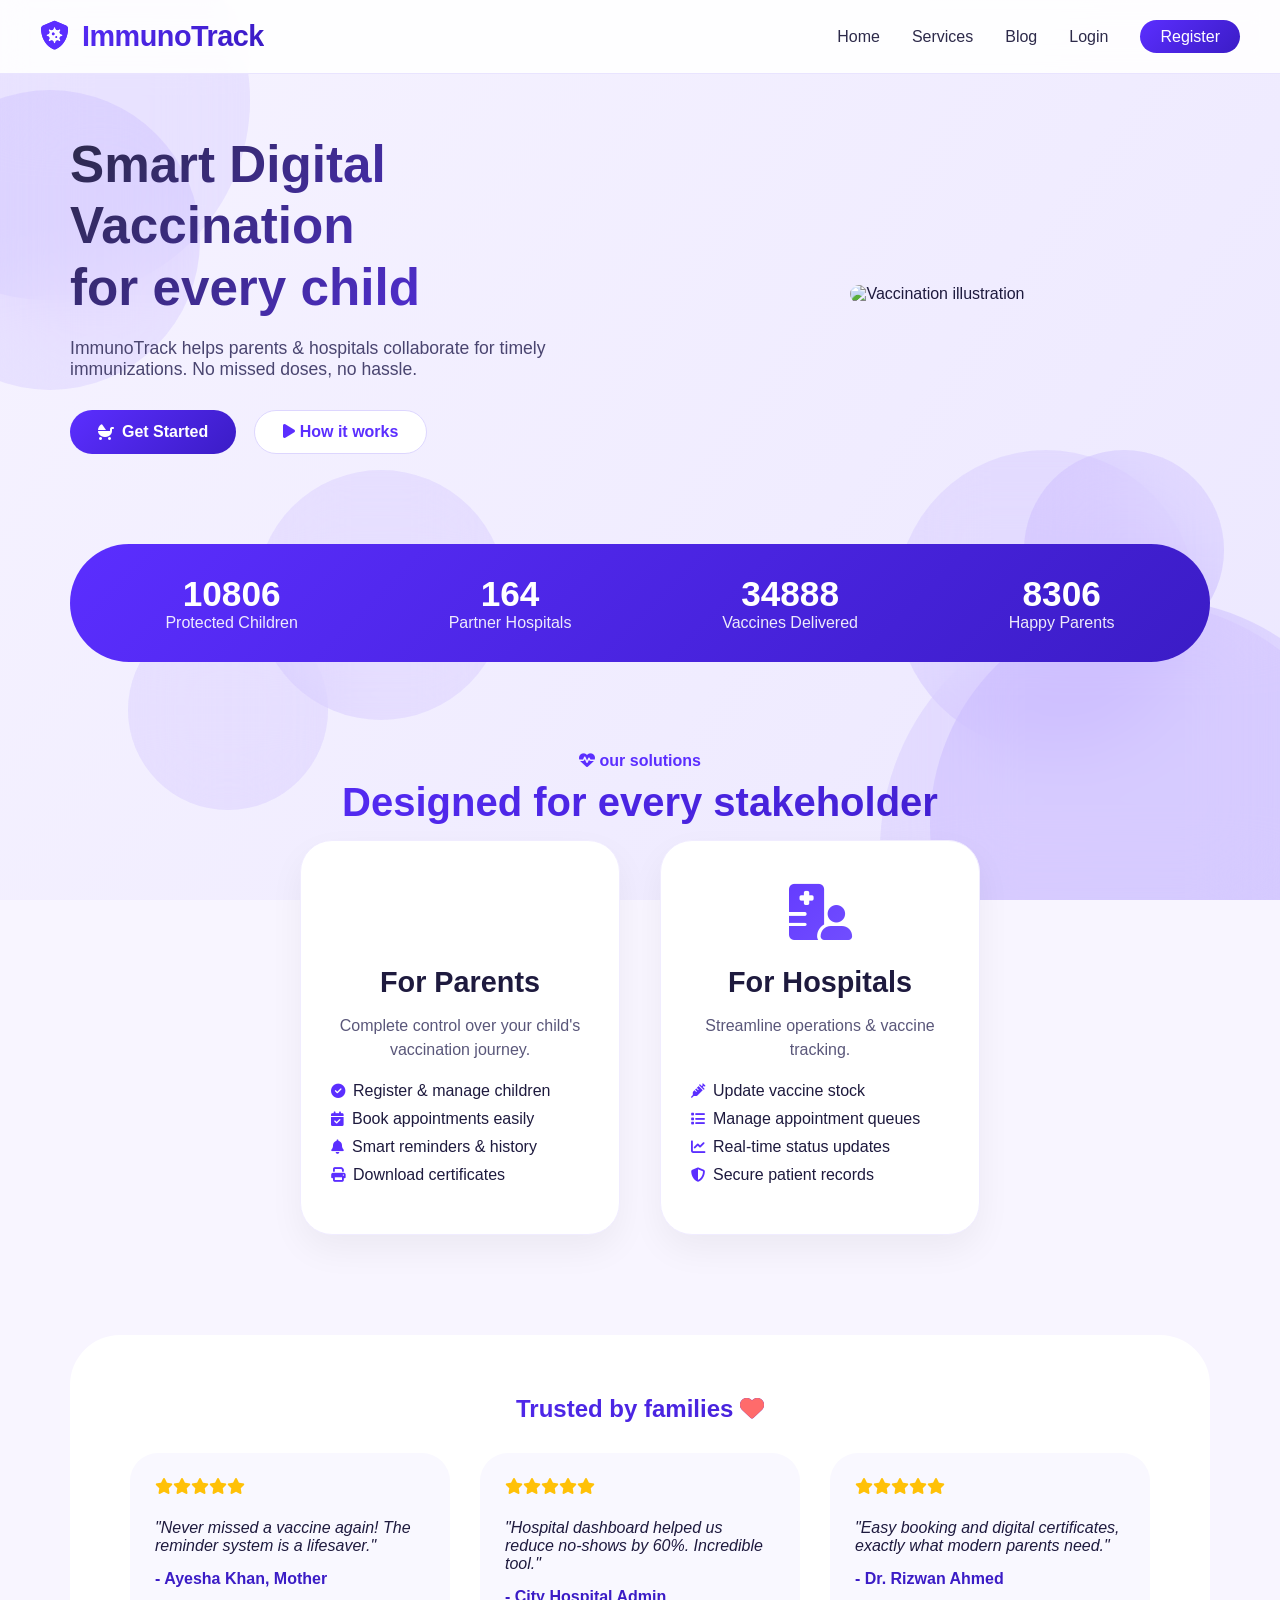
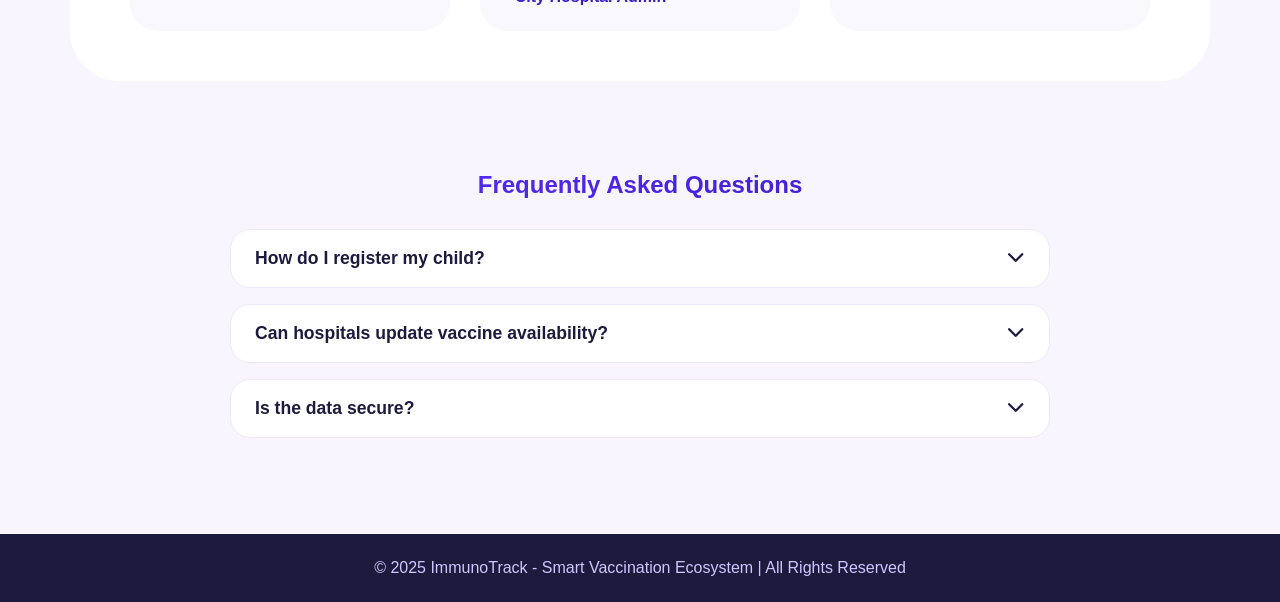
==== commit 681c4ed7: "Update index.html" ====
--- a/index.html
+++ b/index.html
@@ -10,648 +10,8 @@
         href="https://fonts.googleapis.com/css2?family=Inter:opsz,wght@14..32,300;14..32,400;14..32,600;14..32,700;14..32,800&display=swap"
         rel="stylesheet">
     <link rel="stylesheet" href="https://cdnjs.cloudflare.com/ajax/libs/font-awesome/6.4.0/css/all.min.css">
-    <link rel="stylesheet" href="frontend.css">
-    <!-- <style>
-        * {
-            margin: 0;
-            padding: 0;
-            box-sizing: border-box;
-        }
-
-        body {
-            font-family: 'Inter', sans-serif;
-            background: #F8F5FF;
-            color: #1E1A3E;
-            overflow-x: hidden;
-        }
-
-        /* purple theme variables */
-        :root {
-            --purple-dark: #4A1ADB;
-            --purple-primary: #5B2EFF;
-            --purple-light: #7B5CFF;
-            --purple-glow: rgba(91, 46, 255, 0.2);
-            --gradient: linear-gradient(135deg, #5B2EFF, #3B1CC6);
-            --gradient-light: linear-gradient(135deg, #F0ECFF, #FFFFFF);
-        }
-
-        /* custom animations */
-        @keyframes fadeUp {
-            0% {
-                opacity: 0;
-                transform: translateY(30px);
-            }
-
-            100% {
-                opacity: 1;
-                transform: translateY(0);
-            }
-        }
-
-        @keyframes float {
-            0% {
-                transform: translateY(0px);
-            }
-
-            50% {
-                transform: translateY(-15px);
-            }
-
-            100% {
-                transform: translateY(0px);
-            }
-        }
-
-        @keyframes pulseGlow {
-            0% {
-                box-shadow: 0 0 0 0 var(--purple-glow);
-            }
-
-            70% {
-                box-shadow: 0 0 0 20px rgba(91, 46, 255, 0);
-            }
-
-            100% {
-                box-shadow: 0 0 0 0 rgba(91, 46, 255, 0);
-            }
-        }
-
-        .container {
-            max-width: 1300px;
-            margin: 0 auto;
-            padding: 0 30px;
-        }
-
-        /* navbar */
-        .navbar {
-            display: flex;
-            justify-content: space-between;
-            align-items: center;
-            padding: 20px 40px;
-            background: rgba(255, 255, 255, 0.9);
-            backdrop-filter: blur(12px);
-            position: sticky;
-            top: 0;
-            z-index: 100;
-            border-bottom: 1px solid #E9E4FF;
-        }
-
-        .logo {
-            font-size: 1.8rem;
-            font-weight: 800;
-            background: var(--gradient);
-            -webkit-background-clip: text;
-            background-clip: text;
-            color: transparent;
-            letter-spacing: -0.5px;
-        }
-
-        .logo i {
-            background: none;
-            -webkit-background-clip: unset;
-            color: #5B2EFF;
-            margin-right: 6px;
-        }
-
-        .nav-links {
-            display: flex;
-            gap: 32px;
-            align-items: center;
-            list-style: none;
-        }
-
-        .nav-links a {
-            text-decoration: none;
-            font-weight: 500;
-            color: #2D2A4A;
-            transition: 0.2s;
-        }
-
-        .nav-links a:hover {
-            color: #5B2EFF;
-        }
-
-        .btn-nav {
-            background: var(--gradient);
-            color: white !important;
-            padding: 8px 20px;
-            border-radius: 40px;
-            transition: 0.2s;
-        }
-
-        .btn-nav:hover {
-            transform: scale(1.02);
-            box-shadow: 0 8px 20px rgba(91, 46, 255, 0.3);
-        }
-
-        /* hero section */
-        .hero {
-            display: flex;
-            align-items: center;
-            justify-content: space-between;
-            gap: 50px;
-            padding: 60px 40px;
-            flex-wrap: wrap;
-        }
-
-        .hero-left {
-            flex: 1;
-            animation: fadeUp 0.8s ease;
-        }
-
-        .hero-left h1 {
-            font-size: 3.2rem;
-            font-weight: 800;
-            line-height: 1.2;
-            background: linear-gradient(135deg, #2D2A4A, #5B2EFF);
-            -webkit-background-clip: text;
-            background-clip: text;
-            color: transparent;
-            margin-bottom: 20px;
-        }
-
-        .hero-left p {
-            font-size: 1.1rem;
-            color: #4A4570;
-            margin-bottom: 30px;
-            max-width: 90%;
-        }
-
-        .hero-buttons {
-            display: flex;
-            gap: 18px;
-            flex-wrap: wrap;
-        }
-
-        .btn-primary {
-            background: var(--gradient);
-            color: white;
-            padding: 12px 28px;
-            border-radius: 40px;
-            text-decoration: none;
-            font-weight: 600;
-            transition: 0.2s;
-            display: inline-flex;
-            align-items: center;
-            gap: 8px;
-        }
-
-        .btn-primary:hover {
-            transform: translateY(-3px);
-            box-shadow: 0 12px 25px rgba(91, 46, 255, 0.35);
-        }
-
-        .btn-secondary {
-            background: white;
-            border: 1px solid #DDD6FE;
-            color: #5B2EFF;
-            padding: 12px 28px;
-            border-radius: 40px;
-            text-decoration: none;
-            font-weight: 600;
-            transition: 0.2s;
-        }
-
-        .btn-secondary:hover {
-            background: #F0ECFF;
-            border-color: #5B2EFF;
-        }
-
-        .hero-right {
-            flex: 1;
-            text-align: center;
-            animation: float 5s ease-in-out infinite;
-        }
-
-        .hero-right img {
-            max-width: 100%;
-            border-radius: 40px;
-            box-shadow: 0 30px 40px -20px rgba(0, 0, 0, 0.2);
-        }
-
-        /* stats banner */
-        .stats-banner {
-            background: var(--gradient);
-            color: white;
-            border-radius: 80px;
-            margin: 30px 40px;
-            padding: 30px 20px;
-            display: flex;
-            justify-content: space-around;
-            flex-wrap: wrap;
-            text-align: center;
-        }
-
-        .stat-item h3 {
-            font-size: 2.2rem;
-            font-weight: 800;
-        }
-
-        .stat-item p {
-            opacity: 0.9;
-        }
-
-        /* services section */
-        .services {
-            text-align: center;
-            padding: 60px 40px;
-        }
-
-        .services h2 {
-            font-size: 2.5rem;
-            margin-bottom: 15px;
-        }
-
-        .section-sub {
-            color: #5B2EFF;
-            font-weight: 600;
-            margin-bottom: 40px;
-        }
-
-        .service-cards {
-            display: flex;
-            gap: 40px;
-            justify-content: center;
-            flex-wrap: wrap;
-        }
-
-        .card {
-            background: white;
-            border-radius: 32px;
-            padding: 40px 30px;
-            width: 320px;
-            transition: 0.3s;
-            box-shadow: 0 15px 35px rgba(0, 0, 0, 0.05);
-            border: 1px solid #F0ECFF;
-        }
-
-        .card:hover {
-            transform: translateY(-12px);
-            box-shadow: 0 30px 40px rgba(91, 46, 255, 0.15);
-        }
-
-        .card-icon {
-            font-size: 3.5rem;
-            background: linear-gradient(135deg, #5B2EFF, #7B5CFF);
-            -webkit-background-clip: text;
-            background-clip: text;
-            color: transparent;
-            margin-bottom: 20px;
-        }
-
-        .card h3 {
-            font-size: 1.8rem;
-            margin-bottom: 15px;
-        }
-
-        .card p {
-            color: #5A577A;
-            line-height: 1.5;
-        }
-
-        .card .feature-list {
-            text-align: left;
-            margin-top: 20px;
-            list-style: none;
-        }
-
-        .card .feature-list li {
-            margin: 10px 0;
-            display: flex;
-            align-items: center;
-            gap: 8px;
-        }
-
-        .card .feature-list i {
-            color: #5B2EFF;
-            font-size: 0.9rem;
-        }
-
-        /* testimonials */
-        .testimonials {
-            background: white;
-            border-radius: 50px;
-            margin: 40px;
-            padding: 50px 30px;
-            text-align: center;
-        }
-
-        .testimonial-grid {
-            display: flex;
-            gap: 30px;
-            justify-content: center;
-            flex-wrap: wrap;
-            margin-top: 30px;
-        }
-
-        .testimonial-card {
-            background: #F9F8FF;
-            border-radius: 28px;
-            padding: 25px;
-            max-width: 320px;
-            text-align: left;
-        }
-
-        .testimonial-card i {
-            color: #FFC107;
-            margin-bottom: 10px;
-        }
-
-        .testimonial-card p {
-            font-style: italic;
-            margin: 15px 0;
-        }
-
-        .testimonial-card h4 {
-            color: #3B1CC6;
-        }
-
-        /* FAQ */
-        .faq {
-            padding: 40px;
-            max-width: 900px;
-            margin: auto;
-        }
-
-        .faq h2 {
-            text-align: center;
-            margin-bottom: 30px;
-        }
-
-        .faq-item {
-            background: white;
-            border-radius: 20px;
-            margin-bottom: 16px;
-            padding: 18px 24px;
-            cursor: pointer;
-            border: 1px solid #EDE8FF;
-        }
-
-        .faq-question {
-            display: flex;
-            justify-content: space-between;
-            font-weight: 700;
-            font-size: 1.1rem;
-        }
-
-        .faq-answer {
-            max-height: 0;
-            overflow: hidden;
-            transition: 0.3s;
-            color: #5A577A;
-            padding-top: 0;
-        }
-
-        .faq-item.active .faq-answer {
-            max-height: 150px;
-            padding-top: 12px;
-        }
-
-        /*  animation */
-
-        /* ---------- 1. Animated Background Gradient (soft shift) ---------- */
-        .animated-bg {
-            position: fixed;
-            top: 0;
-            left: 0;
-            width: 100%;
-            height: 100%;
-            z-index: -2;
-            background: linear-gradient(125deg, #F6F3FF, #E9E4FF, #F0ECFF, #DDD6FE);
-            background-size: 400% 400%;
-            animation: gradientShift 22s ease infinite;
-        }
-
-        @keyframes gradientShift {
-            0% {
-                background-position: 0% 50%;
-            }
-
-            50% {
-                background-position: 100% 50%;
-            }
-
-            100% {
-                background-position: 0% 50%;
-            }
-        }
-
-        /* ---------- 2. Floating Blurred Circles (Background shapes) ---------- */
-        .floating-shapes {
-            position: fixed;
-            top: 0;
-            left: 0;
-            width: 100%;
-            height: 100%;
-            z-index: -1;
-            overflow: hidden;
-            pointer-events: none;
-        }
-
-        .floating-shapes div {
-            position: absolute;
-            background: rgba(91, 46, 255, 0.08);
-            backdrop-filter: blur(40px);
-            border-radius: 50%;
-            animation: floatShape 18s infinite alternate ease-in-out;
-        }
-
-        .shape-1 {
-            width: 400px;
-            height: 400px;
-            top: -100px;
-            left: -150px;
-        }
-
-        .shape-2 {
-            width: 500px;
-            height: 500px;
-            bottom: -200px;
-            right: -100px;
-            animation-duration: 25s;
-        }
-
-        .shape-3 {
-            width: 300px;
-            height: 300px;
-            top: 50%;
-            left: 70%;
-            animation-duration: 20s;
-        }
-
-        .shape-4 {
-            width: 200px;
-            height: 200px;
-            bottom: 10%;
-            left: 10%;
-            animation-duration: 22s;
-        }
-
-        @keyframes floatShape {
-            0% {
-                transform: translate(0, 0) rotate(0deg);
-            }
-
-            100% {
-                transform: translate(40px, 25px) rotate(12deg);
-            }
-        }
-
-        /* ---------- 3. Staggered Fade-in for Cards (page load) ---------- */
-        .service-card,
-        .testimonial-card,
-        .faq-item {
-            animation: fadeUp 0.6s ease backwards;
-        }
-
-        .service-card:nth-child(1) {
-            animation-delay: 0.1s;
-        }
-
-        .service-card:nth-child(2) {
-            animation-delay: 0.3s;
-        }
-
-        .testimonial-card:nth-child(1) {
-            animation-delay: 0.1s;
-        }
-
-        .testimonial-card:nth-child(2) {
-            animation-delay: 0.2s;
-        }
-
-        .testimonial-card:nth-child(3) {
-            animation-delay: 0.3s;
-        }
-
-        .faq-item:nth-child(1) {
-            animation-delay: 0.1s;
-        }
-
-        .faq-item:nth-child(2) {
-            animation-delay: 0.2s;
-        }
-
-        .faq-item:nth-child(3) {
-            animation-delay: 0.3s;
-        }
-
-        /* ---------- 4. Card Hover Effects (smooth zoom + shadow) ---------- */
-        .service-card,
-        .testimonial-card,
-        .stat-card {
-            transition: transform 0.3s ease, box-shadow 0.3s ease;
-        }
-
-        .service-card:hover,
-        .testimonial-card:hover,
-        .stat-card:hover {
-            transform: translateY(-8px) scale(1.01);
-            box-shadow: 0 25px 35px rgba(91, 46, 255, 0.15);
-        }
-
-        /* ---------- 5. Icon Bounce on Hover ---------- */
-        .card-icon i,
-        .service-icon i,
-        .feature-list i,
-        .stat-icon i {
-            transition: transform 0.2s ease;
-        }
-
-        .card-icon:hover i,
-        .service-icon:hover i,
-        .feature-list li:hover i,
-        .stat-icon:hover i {
-            transform: translateY(-4px);
-        }
-
-        /* ---------- 6. Button Soft Pulse (already have pulseGlow, adding more) ---------- */
-        .btn-primary,
-        .btn-secondary,
-        .btn-nav {
-            transition: all 0.3s ease;
-        }
-
-        .btn-primary:hover,
-        .btn-nav:hover {
-            animation: pulseGlow 1.2s infinite;
-        }
-
-        /* ---------- 7. Gradient Text Animation (for headings) ---------- */
-        h1,
-        h2,
-        .logo {
-            background: linear-gradient(135deg, #5B2EFF, #3B1CC6, #7B5CFF);
-            background-size: 200% auto;
-            -webkit-background-clip: text;
-            background-clip: text;
-            color: transparent;
-            animation: gradientText 4s ease infinite alternate;
-        }
-
-        @keyframes gradientText {
-            0% {
-                background-position: 0% 50%;
-            }
-
-            100% {
-                background-position: 100% 50%;
-            }
-        }
-
-        /* ---------- 8. Subtle Float for Hero Image ---------- */
-        .hero-right img {
-            animation: float 5s ease-in-out infinite;
-        }
-
-        /* ---------- 9. FAQ Accordion Smooth Transition (if you have) ---------- */
-        .faq-answer {
-            max-height: 0;
-            overflow: hidden;
-            transition: max-height 0.4s ease, padding 0.2s;
-        }
-
-        .faq-item.active .faq-answer {
-            max-height: 200px;
-            padding-top: 12px;
-        }
-
-        /* footer */
-        footer {
-            background: #1E1A3E;
-            color: #CCC8FF;
-            text-align: center;
-            padding: 25px;
-            margin-top: 40px;
-        }
-
-        @media (max-width: 850px) {
-            .hero {
-                flex-direction: column;
-                text-align: center;
-                padding: 30px;
-            }
-
-            .hero-left p {
-                max-width: 100%;
-            }
-
-            .navbar {
-                flex-direction: column;
-                gap: 15px;
-            }
-
-            .nav-links {
-                flex-wrap: wrap;
-                justify-content: center;
-            }
-
-            .stats-banner {
-                margin: 20px;
-                border-radius: 40px;
-            }
-        }
-    </style> -->
+    <link rel="stylesheet" href="css/frontend.css">
+   
 </head>
 
 <body>
@@ -805,47 +165,7 @@
         <div class="shape-bg-4"></div>
     </div>
     <script src="/js/frontend.js"></script>
-    <!-- <script>
-        // counter animation
-        function animateCounter(element, start, end, duration) {
-            let startTimestamp = null;
-            const step = (timestamp) => {
-                if (!startTimestamp) startTimestamp = timestamp;
-                const progress = Math.min((timestamp - startTimestamp) / duration, 1);
-                element.innerText = Math.floor(progress * (end - start) + start);
-                if (progress < 1) {
-                    window.requestAnimationFrame(step);
-                }
-            };
-            window.requestAnimationFrame(step);
-        }
-
-        // trigger counters when visible
-        const statsSection = document.querySelector('.stats-banner');
-        let animated = false;
-        const observer = new IntersectionObserver((entries) => {
-            entries.forEach(entry => {
-                if (entry.isIntersecting && !animated) {
-                    animated = true;
-                    animateCounter(document.getElementById('count1'), 0, 12840, 2000);
-                    animateCounter(document.getElementById('count2'), 0, 164, 1500);
-                    animateCounter(document.getElementById('count3'), 0, 45600, 2200);
-                    animateCounter(document.getElementById('count4'), 0, 9870, 2000);
-                }
-            });
-        }, { threshold: 0.3 });
-        observer.observe(statsSection);
-
-        // FAQ toggle
-        document.querySelectorAll('.faq-item').forEach(item => {
-            item.querySelector('.faq-question').addEventListener('click', () => {
-                item.classList.toggle('active');
-                const icon = item.querySelector('.fa-chevron-down');
-                if (item.classList.contains('active')) icon.style.transform = 'rotate(180deg)';
-                else icon.style.transform = 'rotate(0deg)';
-            });
-        });
-    </script> -->
+  
 </body>
 
-</html>SSSSS
+</html>
--- a/css/frontend.css
+++ b/css/frontend.css
@@ -0,0 +1,1053 @@
+* {
+  margin: 0;
+  padding: 0;
+  box-sizing: border-box;
+}
+
+body {
+  font-family: 'Inter', sans-serif;
+  background: #F8F5FF;
+  color: #1E1A3E;
+  overflow-x: hidden;
+}
+
+:root {
+  --purple-dark: #4A1ADB;
+  --purple-primary: #5B2EFF;
+  --purple-light: #7B5CFF;
+  --purple-glow: rgba(91, 46, 255, 0.2);
+  --gradient: linear-gradient(135deg, #5B2EFF, #3B1CC6);
+  --gradient-light: linear-gradient(135deg, #F0ECFF, #FFFFFF);
+}
+
+/* Animations */
+@keyframes fadeUp {
+  0% {
+    opacity: 0;
+    transform: translateY(30px);
+  }
+
+  100% {
+    opacity: 1;
+    transform: translateY(0);
+  }
+}
+
+@keyframes float {
+  0% {
+    transform: translateY(0px);
+  }
+
+  50% {
+    transform: translateY(-15px);
+  }
+
+  100% {
+    transform: translateY(0px);
+  }
+}
+
+@keyframes pulseGlow {
+  0% {
+    box-shadow: 0 0 0 0 var(--purple-glow);
+  }
+
+  70% {
+    box-shadow: 0 0 0 20px rgba(91, 46, 255, 0);
+  }
+
+  100% {
+    box-shadow: 0 0 0 0 rgba(91, 46, 255, 0);
+  }
+}
+
+@keyframes gradientShift {
+  0% {
+    background-position: 0% 50%;
+  }
+
+  50% {
+    background-position: 100% 50%;
+  }
+
+  100% {
+    background-position: 0% 50%;
+  }
+}
+
+@keyframes floatShape {
+  0% {
+    transform: translate(0, 0) rotate(0deg);
+  }
+
+  100% {
+    transform: translate(40px, 25px) rotate(12deg);
+  }
+}
+
+@keyframes fadeSlide {
+  from {
+    opacity: 0;
+    transform: translateY(20px);
+  }
+
+  to {
+    opacity: 1;
+    transform: translateY(0);
+  }
+}
+
+@keyframes slideUp {
+  from {
+    opacity: 0;
+    transform: translateY(30px);
+  }
+
+  to {
+    opacity: 1;
+    transform: translateY(0);
+  }
+}
+
+@keyframes fadeDown {
+  from {
+    opacity: 0;
+    transform: translateY(-20px);
+  }
+
+  to {
+    opacity: 1;
+    transform: translateY(0);
+  }
+}
+
+@keyframes gradientText {
+  0% {
+    background-position: 0% 50%;
+  }
+
+  100% {
+    background-position: 100% 50%;
+  }
+}
+
+/* Animated Background */
+.animated-bg {
+  position: fixed;
+  top: 0;
+  left: 0;
+  width: 100%;
+  height: 100%;
+  z-index: -2;
+  background: linear-gradient(125deg, #F6F3FF, #E9E4FF, #F0ECFF, #DDD6FE);
+  background-size: 400% 400%;
+  animation: gradientShift 22s ease infinite;
+}
+
+/* Floating Shapes */
+.floating-shapes {
+  position: fixed;
+  top: 0;
+  left: 0;
+  width: 100%;
+  height: 100%;
+  z-index: -1;
+  overflow: hidden;
+  pointer-events: none;
+}
+
+.floating-shapes div {
+  position: absolute;
+  background: rgba(91, 46, 255, 0.08);
+  backdrop-filter: blur(40px);
+  border-radius: 50%;
+  animation: floatShape 18s infinite alternate ease-in-out;
+}
+
+.shape-1 {
+  width: 400px;
+  height: 400px;
+  top: -100px;
+  left: -150px;
+}
+
+.shape-2 {
+  width: 500px;
+  height: 500px;
+  bottom: -200px;
+  right: -100px;
+  animation-duration: 25s;
+}
+
+.shape-3 {
+  width: 300px;
+  height: 300px;
+  top: 50%;
+  left: 70%;
+  animation-duration: 20s;
+}
+
+.shape-4 {
+  width: 200px;
+  height: 200px;
+  bottom: 10%;
+  left: 10%;
+  animation-duration: 22s;
+}
+
+/* Navbar */
+.navbar {
+  display: flex;
+  justify-content: space-between;
+  align-items: center;
+  padding: 20px 40px;
+  background: rgba(255, 255, 255, 0.9);
+  backdrop-filter: blur(12px);
+  position: sticky;
+  top: 0;
+  z-index: 100;
+  border-bottom: 1px solid #E9E4FF;
+}
+
+.logo {
+  font-size: 1.8rem;
+  font-weight: 800;
+  background: var(--gradient);
+  -webkit-background-clip: text;
+  background-clip: text;
+  color: transparent;
+  letter-spacing: -0.5px;
+}
+
+.logo i {
+  background: none;
+  -webkit-background-clip: unset;
+  color: #5B2EFF;
+  margin-right: 6px;
+}
+
+.nav-links {
+  display: flex;
+  gap: 32px;
+  align-items: center;
+  list-style: none;
+}
+
+.nav-links a {
+  text-decoration: none;
+  font-weight: 500;
+  color: #2D2A4A;
+  transition: 0.2s;
+}
+
+.nav-links a:hover,
+.nav-links a.active {
+  color: #5B2EFF;
+}
+
+.btn-nav {
+  background: var(--gradient);
+  color: white !important;
+  padding: 8px 20px;
+  border-radius: 40px;
+  transition: 0.2s;
+}
+
+.btn-nav:hover {
+  transform: scale(1.02);
+  box-shadow: 0 8px 20px rgba(91, 46, 255, 0.3);
+}
+
+/* Container */
+.container {
+  max-width: 1300px;
+  margin: 0 auto;
+  padding: 0 30px;
+}
+
+/* Hero Section */
+.hero {
+  display: flex;
+  align-items: center;
+  justify-content: space-between;
+  gap: 50px;
+  padding: 60px 40px;
+  flex-wrap: wrap;
+}
+
+.hero-left {
+  flex: 1;
+  animation: fadeUp 0.8s ease;
+}
+
+.hero-left h1 {
+  font-size: 3.2rem;
+  font-weight: 800;
+  line-height: 1.2;
+  background: linear-gradient(135deg, #2D2A4A, #5B2EFF);
+  -webkit-background-clip: text;
+  background-clip: text;
+  color: transparent;
+  margin-bottom: 20px;
+}
+
+.hero-left p {
+  font-size: 1.1rem;
+  color: #4A4570;
+  margin-bottom: 30px;
+  max-width: 90%;
+}
+
+.hero-buttons {
+  display: flex;
+  gap: 18px;
+  flex-wrap: wrap;
+}
+
+.hero-right {
+  flex: 1;
+  text-align: center;
+  animation: float 5s ease-in-out infinite;
+}
+
+.hero-right img {
+  max-width: 100%;
+  border-radius: 40px;
+  box-shadow: 0 30px 40px -20px rgba(0, 0, 0, 0.2);
+}
+
+/* Buttons */
+.btn-primary {
+  background: var(--gradient);
+  color: white;
+  padding: 12px 28px;
+  border-radius: 40px;
+  text-decoration: none;
+  font-weight: 600;
+  transition: 0.2s;
+  display: inline-flex;
+  align-items: center;
+  gap: 8px;
+}
+
+.btn-primary:hover {
+  transform: translateY(-3px);
+  box-shadow: 0 12px 25px rgba(91, 46, 255, 0.35);
+}
+
+.btn-secondary {
+  background: white;
+  border: 1px solid #DDD6FE;
+  color: #5B2EFF;
+  padding: 12px 28px;
+  border-radius: 40px;
+  text-decoration: none;
+  font-weight: 600;
+  transition: 0.2s;
+}
+
+.btn-secondary:hover {
+  background: #F0ECFF;
+  border-color: #5B2EFF;
+}
+
+/* Stats Banner */
+.stats-banner {
+  background: var(--gradient);
+  color: white;
+  border-radius: 80px;
+  margin: 30px 40px;
+  padding: 30px 20px;
+  display: flex;
+  justify-content: space-around;
+  flex-wrap: wrap;
+  text-align: center;
+}
+
+.stat-item h3 {
+  font-size: 2.2rem;
+  font-weight: 800;
+}
+
+.stat-item p {
+  opacity: 0.9;
+}
+
+/* Services Section */
+.services {
+  text-align: center;
+  padding: 60px 40px;
+}
+
+.services h2 {
+  font-size: 2.5rem;
+  margin-bottom: 15px;
+}
+
+.section-sub {
+  color: #5B2EFF;
+  font-weight: 600;
+  margin-bottom: 40px;
+}
+
+.service-cards {
+  display: flex;
+  gap: 40px;
+  justify-content: center;
+  flex-wrap: wrap;
+}
+
+.card {
+  background: white;
+  border-radius: 32px;
+  padding: 40px 30px;
+  width: 320px;
+  transition: 0.3s;
+  box-shadow: 0 15px 35px rgba(0, 0, 0, 0.05);
+  border: 1px solid #F0ECFF;
+}
+
+.card:hover {
+  transform: translateY(-12px);
+  box-shadow: 0 30px 40px rgba(91, 46, 255, 0.15);
+}
+
+.card-icon {
+  font-size: 3.5rem;
+  background: linear-gradient(135deg, #5B2EFF, #7B5CFF);
+  -webkit-background-clip: text;
+  background-clip: text;
+  color: transparent;
+  margin-bottom: 20px;
+}
+
+.card h3 {
+  font-size: 1.8rem;
+  margin-bottom: 15px;
+}
+
+.card p {
+  color: #5A577A;
+  line-height: 1.5;
+}
+
+.card .feature-list {
+  text-align: left;
+  margin-top: 20px;
+  list-style: none;
+}
+
+.card .feature-list li {
+  margin: 10px 0;
+  display: flex;
+  align-items: center;
+  gap: 8px;
+}
+
+.card .feature-list i {
+  color: #5B2EFF;
+  font-size: 0.9rem;
+}
+
+/* Testimonials */
+.testimonials {
+  background: white;
+  border-radius: 50px;
+  margin: 40px;
+  padding: 50px 30px;
+  text-align: center;
+}
+
+.testimonial-grid {
+  display: flex;
+  gap: 30px;
+  justify-content: center;
+  flex-wrap: wrap;
+  margin-top: 30px;
+}
+
+.testimonial-card {
+  background: #F9F8FF;
+  border-radius: 28px;
+  padding: 25px;
+  max-width: 320px;
+  text-align: left;
+  transition: all 0.3s ease;
+}
+
+.testimonial-card i {
+  color: #FFC107;
+  margin-bottom: 10px;
+}
+
+.testimonial-card p {
+  font-style: italic;
+  margin: 15px 0;
+}
+
+.testimonial-card h4 {
+  color: #3B1CC6;
+}
+
+.testimonial-card:hover {
+  transform: translateY(-8px);
+  box-shadow: 0 25px 35px rgba(91, 46, 255, 0.15);
+}
+
+/* FAQ */
+.faq {
+  padding: 40px;
+  max-width: 900px;
+  margin: auto;
+}
+
+.faq h2 {
+  text-align: center;
+  margin-bottom: 30px;
+}
+
+.faq-item {
+  background: white;
+  border-radius: 20px;
+  margin-bottom: 16px;
+  padding: 18px 24px;
+  cursor: pointer;
+  border: 1px solid #EDE8FF;
+  animation: fadeUp 0.6s ease backwards;
+}
+
+.faq-item:nth-child(1) {
+  animation-delay: 0.1s;
+}
+
+.faq-item:nth-child(2) {
+  animation-delay: 0.2s;
+}
+
+.faq-item:nth-child(3) {
+  animation-delay: 0.3s;
+}
+
+.faq-question {
+  display: flex;
+  justify-content: space-between;
+  font-weight: 700;
+  font-size: 1.1rem;
+}
+
+.faq-answer {
+  max-height: 0;
+  overflow: hidden;
+  transition: max-height 0.4s ease, padding 0.2s;
+  color: #5A577A;
+  padding-top: 0;
+}
+
+.faq-item.active .faq-answer {
+  max-height: 200px;
+  padding-top: 12px;
+}
+
+/* Steps (How it works) */
+.steps {
+  display: flex;
+  flex-direction: column;
+  gap: 40px;
+  align-items: center;
+}
+
+.step {
+  display: flex;
+  align-items: center;
+  gap: 30px;
+  background: white;
+  border-radius: 60px;
+  padding: 20px 30px;
+  width: 100%;
+  max-width: 700px;
+  box-shadow: 0 15px 30px rgba(0, 0, 0, 0.05);
+  transition: 0.3s;
+  animation: slideUp 0.6s backwards;
+}
+
+.step:nth-child(1) {
+  animation-delay: 0.1s;
+}
+
+.step:nth-child(2) {
+  animation-delay: 0.2s;
+}
+
+.step:nth-child(3) {
+  animation-delay: 0.3s;
+}
+
+.step:hover {
+  transform: scale(1.02);
+  box-shadow: 0 20px 35px rgba(91, 46, 255, 0.2);
+}
+
+.step-number {
+  background: linear-gradient(135deg, #5B2EFF, #7B5CFF);
+  width: 60px;
+  height: 60px;
+  border-radius: 50%;
+  display: flex;
+  align-items: center;
+  justify-content: center;
+  font-size: 1.8rem;
+  font-weight: 800;
+  color: white;
+}
+
+.step-text {
+  text-align: left;
+}
+
+.step-text h3 {
+  font-size: 1.6rem;
+  margin-bottom: 6px;
+}
+
+.step-text p {
+  color: #5A577A;
+}
+
+/* Blog Grid */
+.blog-grid {
+  display: grid;
+  grid-template-columns: repeat(auto-fit, minmax(320px, 1fr));
+  gap: 35px;
+}
+
+.blog-card {
+  background: white;
+  border-radius: 28px;
+  overflow: hidden;
+  transition: all 0.4s ease;
+  box-shadow: 0 8px 20px rgba(0, 0, 0, 0.05);
+  animation: slideUp 0.5s backwards;
+}
+
+.blog-card:nth-child(1) {
+  animation-delay: 0.1s;
+}
+
+.blog-card:nth-child(2) {
+  animation-delay: 0.2s;
+}
+
+.blog-card:nth-child(3) {
+  animation-delay: 0.3s;
+}
+
+.blog-card:hover {
+  transform: translateY(-8px);
+  box-shadow: 0 25px 35px rgba(91, 46, 255, 0.15);
+}
+
+.blog-img {
+  background: linear-gradient(135deg, #5B2EFF, #7B5CFF);
+  height: 180px;
+  display: flex;
+  align-items: center;
+  justify-content: center;
+  font-size: 4rem;
+  color: white;
+}
+
+.blog-content {
+  padding: 24px;
+}
+
+.blog-content h3 {
+  font-size: 1.4rem;
+  margin-bottom: 8px;
+}
+
+.blog-meta {
+  color: #8D86B0;
+  font-size: 0.8rem;
+  margin-bottom: 12px;
+  display: flex;
+  gap: 15px;
+}
+
+.blog-content p {
+  color: #5A577A;
+  line-height: 1.5;
+  margin-bottom: 20px;
+}
+
+.read-more {
+  color: #5B2EFF;
+  text-decoration: none;
+  font-weight: 600;
+  display: inline-flex;
+  align-items: center;
+  gap: 6px;
+}
+
+/* Login/Register Containers */
+.login-container,
+.auth-container {
+  background: rgba(255, 255, 255, 0.92);
+  backdrop-filter: blur(12px);
+  border-radius: 48px;
+  box-shadow: 0 20px 40px rgba(0, 0, 0, 0.1), 0 4px 12px rgba(91, 46, 255, 0.2);
+  width: 460px;
+  max-width: 90%;
+  padding: 40px 35px;
+  margin: 50px auto;
+  transition: transform 0.3s ease, box-shadow 0.3s;
+  border: 1px solid rgba(255, 255, 255, 0.6);
+  animation: fadeSlide 0.6s ease-out;
+}
+
+.login-container:hover,
+.auth-container:hover {
+  transform: translateY(-5px);
+  box-shadow: 0 30px 50px rgba(91, 46, 255, 0.25);
+}
+
+h2 {
+  text-align: center;
+  font-weight: 700;
+  margin: 10px 0 25px;
+  color: #1E1A3E;
+}
+
+h1,
+h2,
+.logo {
+  background: linear-gradient(135deg, #5B2EFF, #3B1CC6, #7B5CFF);
+  background-size: 200% auto;
+  -webkit-background-clip: text;
+  background-clip: text;
+  color: transparent;
+  animation: gradientText 4s ease infinite alternate;
+}
+
+.input-group {
+  margin-bottom: 20px;
+  position: relative;
+}
+
+.input-group i {
+  position: absolute;
+  left: 16px;
+  top: 50%;
+  transform: translateY(-50%);
+  color: #8D86B0;
+  font-size: 1.1rem;
+}
+
+input,
+select {
+  width: 100%;
+  padding: 14px 16px 14px 45px;
+  border: 1px solid #DDD6FE;
+  border-radius: 30px;
+  font-size: 1rem;
+  background: white;
+  transition: 0.2s;
+  font-family: inherit;
+}
+
+input:focus,
+select:focus {
+  outline: none;
+  border-color: #5B2EFF;
+  box-shadow: 0 0 0 3px rgba(91, 46, 255, 0.2);
+}
+
+.btn-login {
+  width: 100%;
+  background: var(--gradient);
+  color: white;
+  border: none;
+  padding: 14px;
+  border-radius: 40px;
+  font-weight: 700;
+  font-size: 1rem;
+  cursor: pointer;
+  transition: 0.3s;
+  margin-top: 5px;
+  display: flex;
+  align-items: center;
+  justify-content: center;
+  gap: 8px;
+}
+
+.btn-login:hover {
+  transform: scale(1.02);
+  box-shadow: 0 8px 20px rgba(91, 46, 255, 0.4);
+}
+
+.auth-link,
+.register-link {
+  text-align: center;
+  margin-top: 25px;
+  color: #5A577A;
+}
+
+.auth-link a,
+.register-link a {
+  color: #5B2EFF;
+  text-decoration: none;
+  font-weight: 600;
+}
+
+.error-msg {
+  background: #FFE6E6;
+  color: #FF6B6B;
+  padding: 12px;
+  border-radius: 10px;
+  text-align: center;
+  margin-bottom: 15px;
+}
+
+.success-msg {
+  background: #E0F7E8;
+  color: #28A745;
+  padding: 12px;
+  border-radius: 10px;
+  text-align: center;
+  margin-bottom: 15px;
+}
+
+.btn-cta {
+  margin-top: 50px;
+  background: var(--gradient);
+  color: white;
+  padding: 14px 32px;
+  border-radius: 40px;
+  text-decoration: none;
+  font-weight: 700;
+  display: inline-flex;
+  align-items: center;
+  gap: 8px;
+  transition: 0.3s;
+}
+
+.btn-cta:hover {
+  transform: translateY(-3px);
+  box-shadow: 0 10px 20px rgba(91, 46, 255, 0.3);
+}
+
+/* Footer */
+footer {
+  background: #1E1A3E;
+  color: #CCC8FF;
+  text-align: center;
+  padding: 25px;
+  margin-top: 40px;
+}
+
+/* Responsive */
+@media (max-width: 850px) {
+  .navbar {
+    flex-direction: column;
+    gap: 15px;
+  }
+
+  .nav-links {
+    flex-wrap: wrap;
+    justify-content: center;
+  }
+
+  .hero {
+    flex-direction: column;
+    text-align: center;
+    padding: 30px;
+  }
+
+  .hero-left p {
+    max-width: 100%;
+  }
+
+  .stats-banner {
+    margin: 20px;
+    border-radius: 40px;
+  }
+}
+
+@media (max-width: 800px) {
+  .step {
+    flex-direction: column;
+    text-align: center;
+  }
+
+  .step-text {
+    text-align: center;
+  }
+}
+
+/* Animated Gradient Background */
+.animated-bg {
+  position: fixed;
+  top: 0;
+  left: 0;
+  width: 100%;
+  height: 100%;
+  z-index: -2;
+  background: linear-gradient(125deg, #F6F3FF, #E9E4FF, #F0ECFF, #DDD6FE);
+  background-size: 400% 400%;
+  animation: gradientShift 15s ease infinite;
+}
+
+@keyframes gradientShift {
+  0% {
+    background-position: 0% 50%;
+  }
+
+  50% {
+    background-position: 100% 50%;
+  }
+
+  100% {
+    background-position: 0% 50%;
+  }
+}
+
+/* Floating Shapes Background */
+.floating-shapes {
+  position: fixed;
+  top: 0;
+  left: 0;
+  width: 100%;
+  height: 100%;
+  z-index: -1;
+  overflow: hidden;
+  pointer-events: none;
+}
+
+.floating-shapes div {
+  position: absolute;
+  background: rgba(91, 46, 255, 0.08);
+  border-radius: 50%;
+  animation: floatShape 20s infinite alternate ease-in-out;
+}
+
+.shape-bg-1 {
+  width: 300px;
+  height: 300px;
+  top: 10%;
+  left: -100px;
+}
+
+.shape-bg-2 {
+  width: 450px;
+  height: 450px;
+  bottom: -150px;
+  right: -100px;
+  animation-duration: 25s;
+}
+
+.shape-bg-3 {
+  width: 200px;
+  height: 200px;
+  top: 50%;
+  left: 80%;
+  animation-duration: 18s;
+}
+
+.shape-bg-4 {
+  width: 250px;
+  height: 250px;
+  bottom: 20%;
+  left: 20%;
+  animation-duration: 22s;
+}
+
+@keyframes floatShape {
+  0% {
+    transform: translate(0, 0) rotate(0deg);
+  }
+
+  100% {
+    transform: translate(50px, 30px) rotate(15deg);
+  }
+}
+
+/* Mobile Responsive */
+@media (max-width: 768px) {
+  .sidebar {
+    width: 70px;
+  }
+
+  .sidebar h2,
+  .sidebar ul li span {
+    display: none;
+  }
+
+  .main-content {
+    margin-left: 70px;
+    padding: 15px;
+  }
+
+  .stats-grid {
+    grid-template-columns: 1fr;
+  }
+
+  .children-grid {
+    grid-template-columns: 1fr;
+  }
+
+  .navbar {
+    flex-direction: column;
+    gap: 10px;
+  }
+
+  .hero {
+    flex-direction: column;
+    text-align: center;
+  }
+
+  .service-cards {
+    flex-direction: column;
+    align-items: center;
+  }
+
+  .card {
+    width: 100%;
+  }
+
+  .filter-bar {
+    flex-direction: column;
+  }
+
+  table {
+    font-size: 12px;
+  }
+
+  th,
+  td {
+    padding: 6px;
+  }
+}
+.menu-icon {
+    display: none;
+    font-size: 1.8rem;
+    cursor: pointer;
+    color: #5B2EFF;
+}
+
+@media (max-width: 768px) {
+    .menu-icon {
+        display: block;
+    }
+    .nav-links {
+        display: none;
+        width: 100%;
+        flex-direction: column;
+        text-align: center;
+        padding: 15px 0;
+    }
+    .nav-links.show {
+        display: flex;
+    }
+    .navbar {
+        flex-wrap: wrap;
+    }
+}
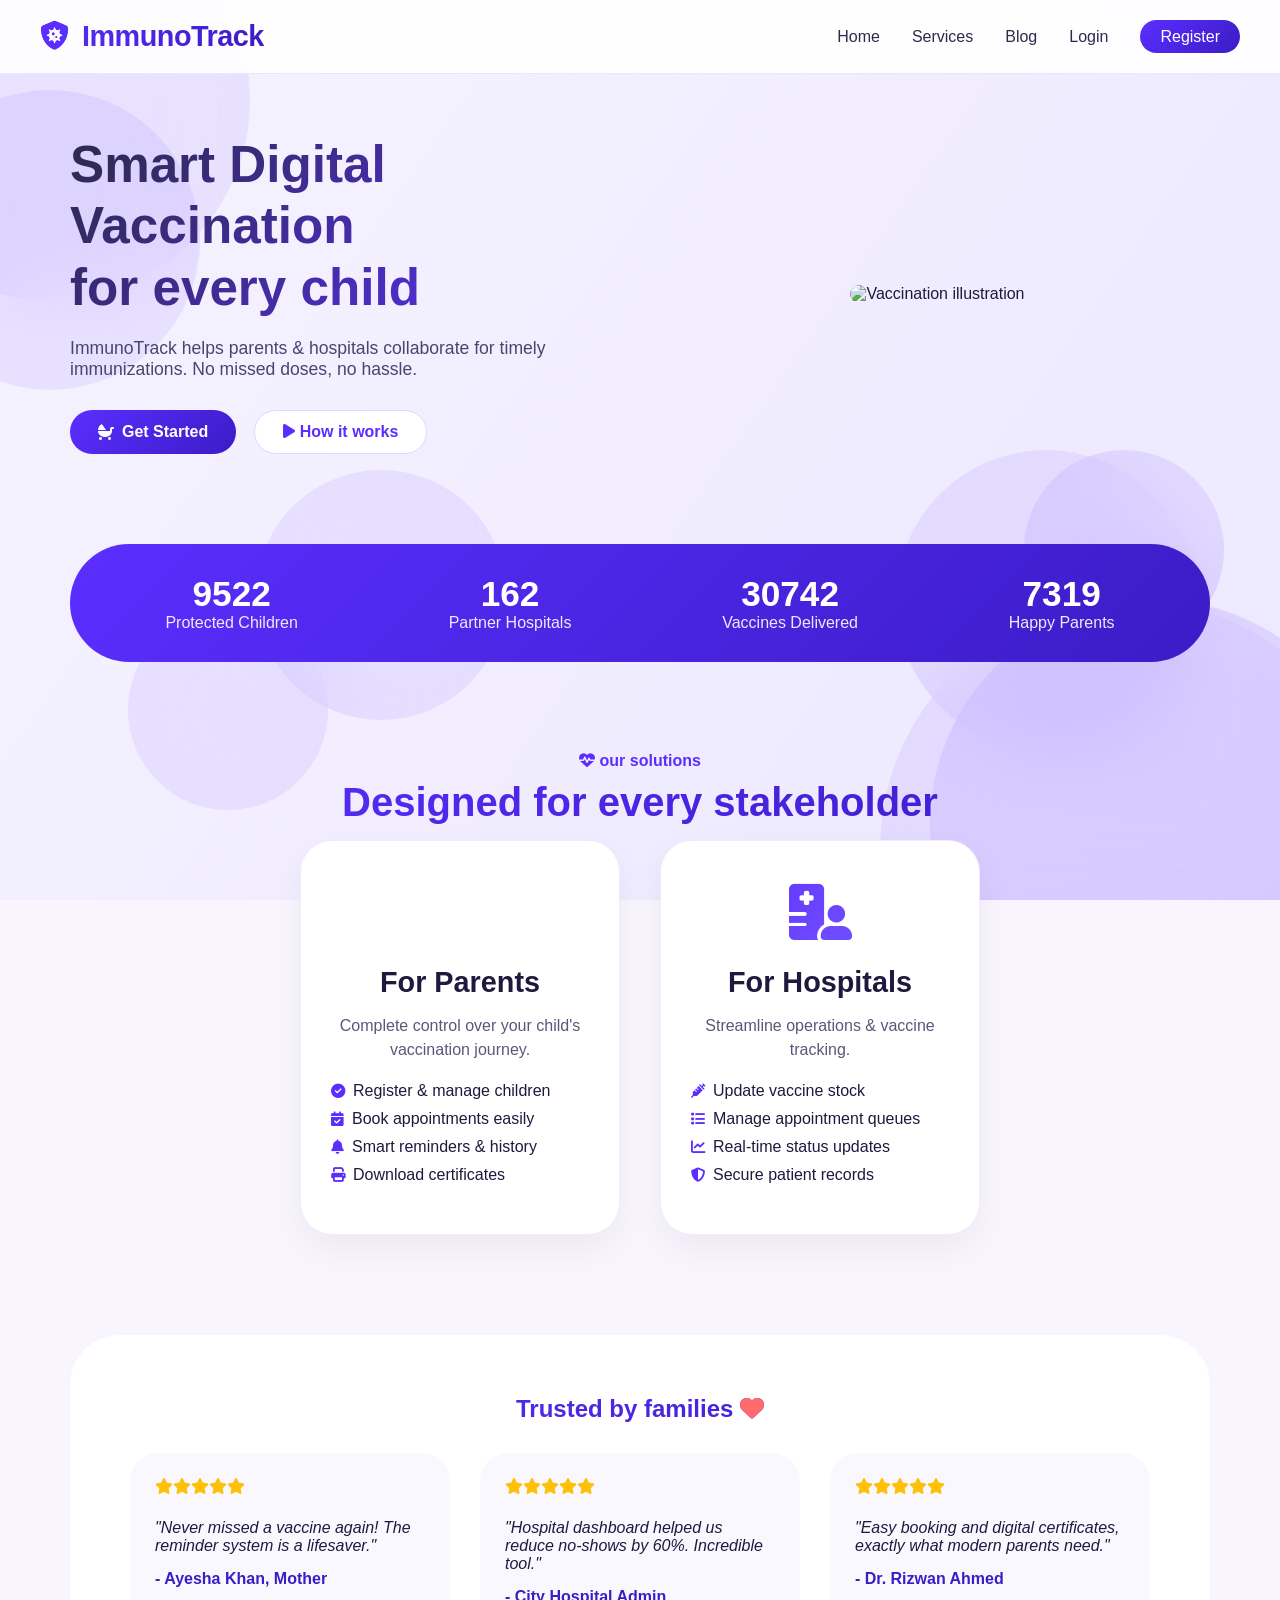
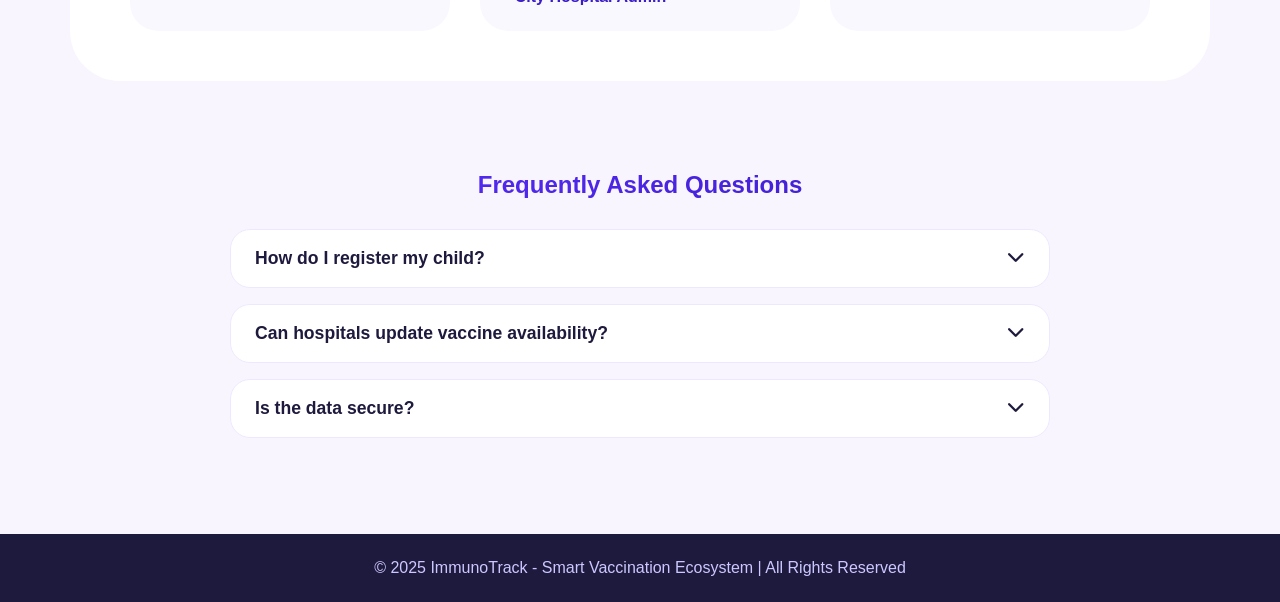
==== commit 133141a9: "Update index.html" ====
--- a/index.html
+++ b/index.html
@@ -28,11 +28,11 @@
             <i class="fas fa-circle-notch"></i>
         </div>
         <ul class="nav-links" id="nav-links">
-            <li><a href="/pages/index.html" target="_blank">Home</a></li>
-            <li><a href="/pages/services.html">Services</a></li>
-            <li><a href="/pages/blog.html">Blog</a></li>
-            <li><a href="/pages/login.html">Login</a></li>
-            <li><a href="/pages/register.html" class="btn-nav">Register</a></li>
+            <li><a href="index.html" target="_blank">Home</a></li>
+            <li><a href="services.html">Services</a></li>
+            <li><a href="blog.html">Blog</a></li>
+            <li><a href="login.html">Login</a></li>
+            <li><a href="register.html" class="btn-nav">Register</a></li>
         </ul>
     </nav>
 
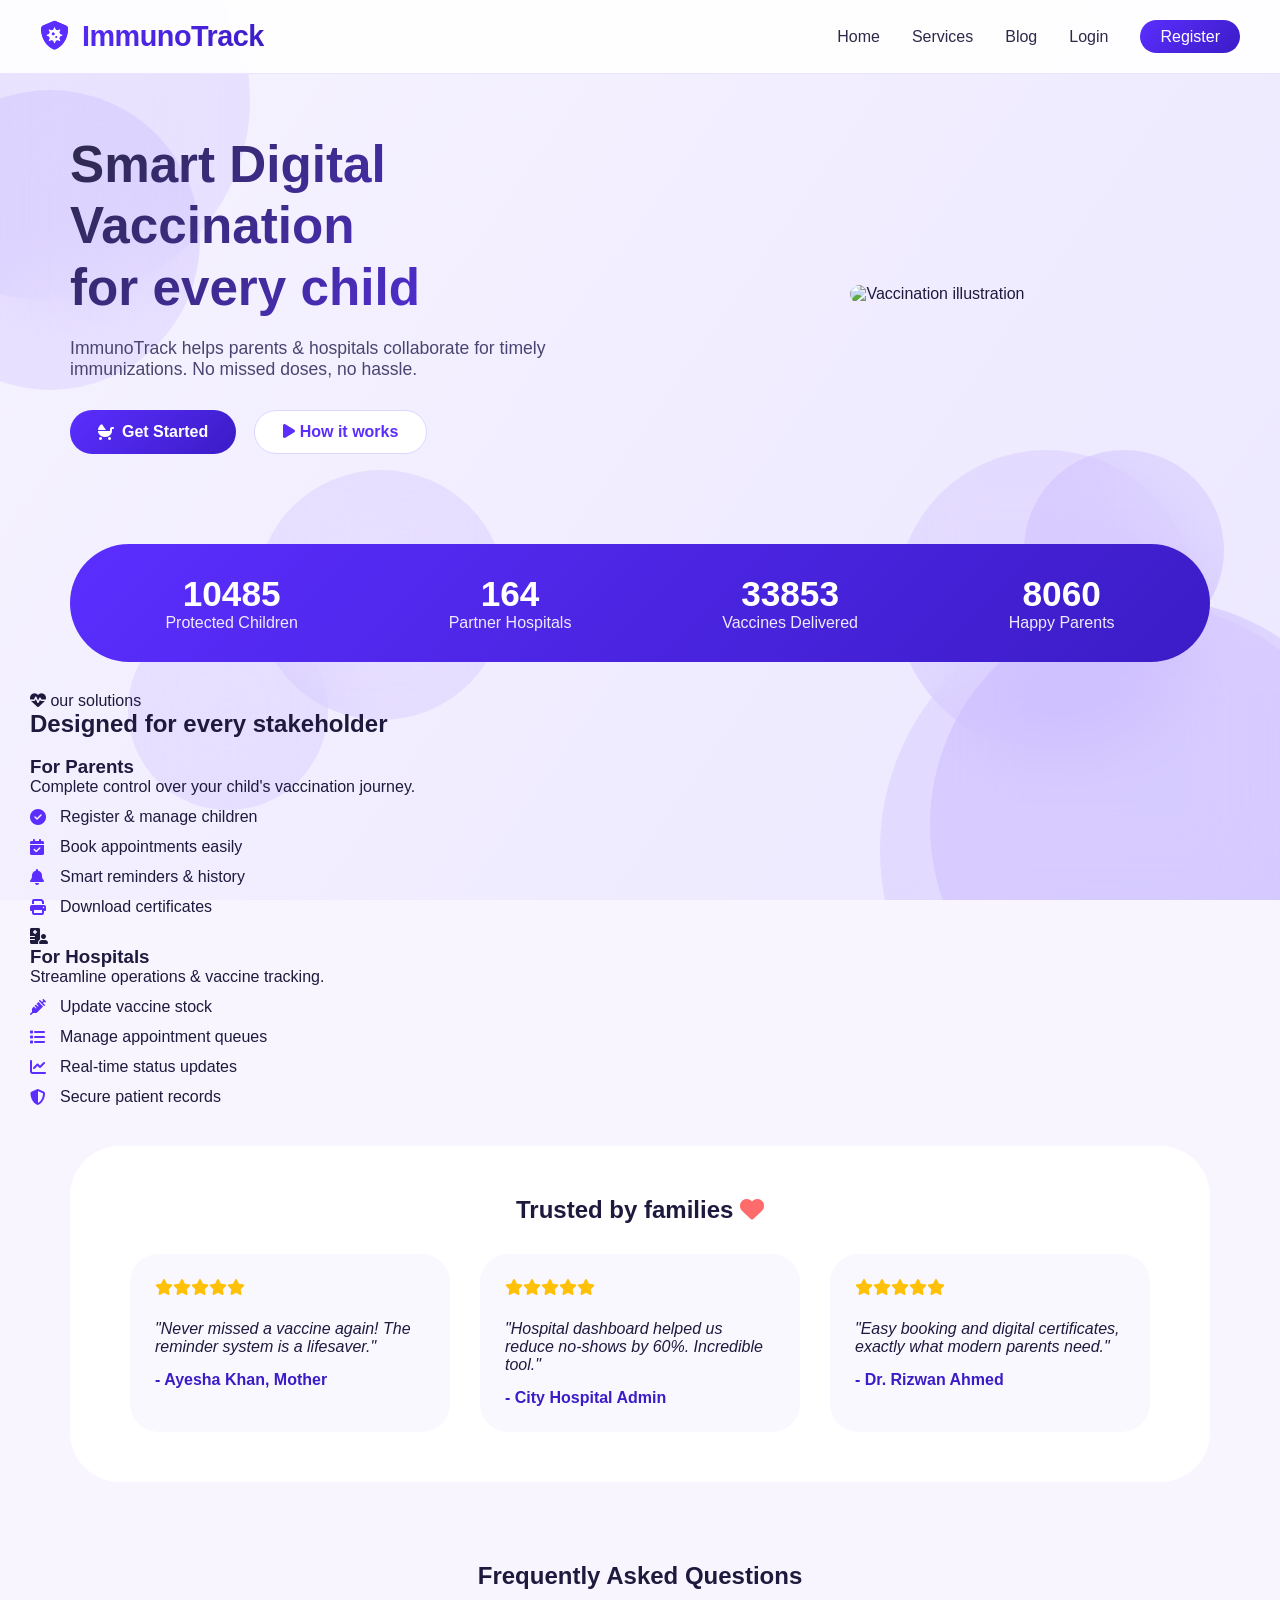
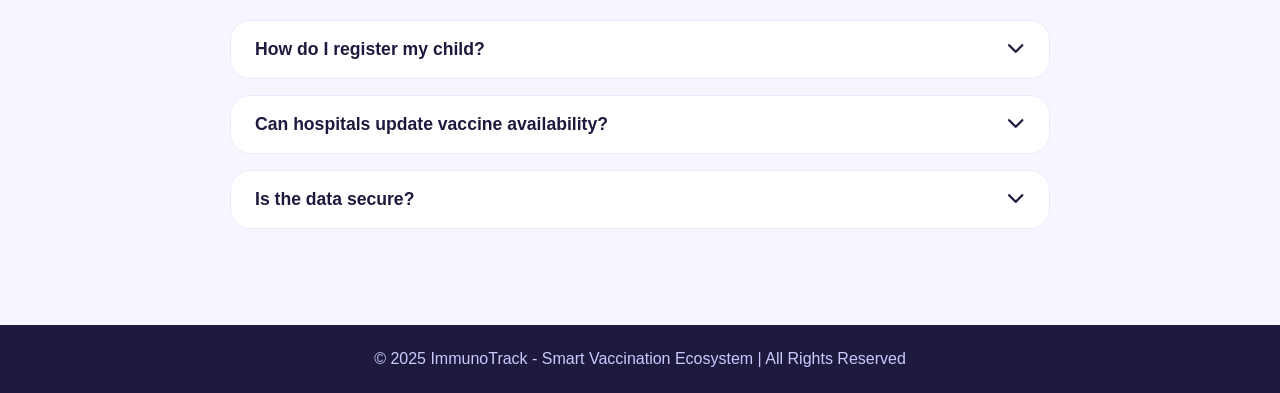
==== commit 8771b43d: "Update index.html" ====
--- a/index.html
+++ b/index.html
@@ -45,7 +45,7 @@
                     hassle.</p>
                 <div class="hero-buttons">
                     <a href="register.html" class="btn-primary"><i class="fas fa-baby-carriage"></i> Get Started</a>
-                    <a href="pages/How it works.html" class="btn-secondary"><i class="fas fa-play"></i> How it works</a>
+                    <a href="How it works.html" class="btn-secondary"><i class="fas fa-play"></i> How it works</a>
                 </div>
             </div>
             <div class="hero-right">
--- a/css/frontend.css
+++ b/css/frontend.css
@@ -374,80 +374,75 @@
 }
 
 /* Services Section */
-.services {
-  text-align: center;
-  padding: 60px 40px;
-}
-
-.services h2 {
-  font-size: 2.5rem;
-  margin-bottom: 15px;
-}
-
-.section-sub {
-  color: #5B2EFF;
-  font-weight: 600;
-  margin-bottom: 40px;
-}
-
-.service-cards {
-  display: flex;
-  gap: 40px;
-  justify-content: center;
-  flex-wrap: wrap;
-}
-
-.card {
-  background: white;
-  border-radius: 32px;
-  padding: 40px 30px;
-  width: 320px;
-  transition: 0.3s;
-  box-shadow: 0 15px 35px rgba(0, 0, 0, 0.05);
-  border: 1px solid #F0ECFF;
-}
-
-.card:hover {
-  transform: translateY(-12px);
-  box-shadow: 0 30px 40px rgba(91, 46, 255, 0.15);
-}
-
-.card-icon {
-  font-size: 3.5rem;
-  background: linear-gradient(135deg, #5B2EFF, #7B5CFF);
-  -webkit-background-clip: text;
-  background-clip: text;
-  color: transparent;
-  margin-bottom: 20px;
-}
-
-.card h3 {
-  font-size: 1.8rem;
-  margin-bottom: 15px;
-}
-
-.card p {
-  color: #5A577A;
-  line-height: 1.5;
-}
-
-.card .feature-list {
-  text-align: left;
-  margin-top: 20px;
-  list-style: none;
-}
-
-.card .feature-list li {
-  margin: 10px 0;
-  display: flex;
-  align-items: center;
-  gap: 8px;
-}
-
-.card .feature-list i {
-  color: #5B2EFF;
-  font-size: 0.9rem;
-}
+.services-grid {
+            display: flex;
+            gap: 40px;
+            justify-content: center;
+            flex-wrap: wrap;
+        }
+
+        .service-card {
+            background: white;
+            border-radius: 32px;
+            padding: 40px 30px;
+            width: 350px;
+            transition: all 0.4s cubic-bezier(0.2, 0.9, 0.4, 1.1);
+            box-shadow: 0 10px 25px rgba(0, 0, 0, 0.05);
+            border: 1px solid #EDE8FF;
+            animation: fadeUp 0.6s ease backwards;
+        }
+
+        .service-card:nth-child(1) {
+            animation-delay: 0.1s;
+        }
+
+        .service-card:nth-child(2) {
+            animation-delay: 0.3s;
+        }
+
+        .service-card:hover {
+            transform: translateY(-12px) scale(1.02);
+            box-shadow: 0 30px 40px rgba(91, 46, 255, 0.15);
+            border-color: #5B2EFF;
+        }
+
+        .service-icon {
+            font-size: 3.5rem;
+            background: linear-gradient(135deg, #5B2EFF, #7B5CFF);
+            -webkit-background-clip: text;
+            background-clip: text;
+            color: transparent;
+            margin-bottom: 20px;
+        }
+
+        .service-card h3 {
+            font-size: 1.8rem;
+            margin-bottom: 15px;
+        }
+
+        .service-card p {
+            color: #5A577A;
+            line-height: 1.5;
+            margin-bottom: 20px;
+        }
+
+        .feature-list {
+            text-align: left;
+            list-style: none;
+        }
+
+        .feature-list li {
+            margin: 12px 0;
+            display: flex;
+            align-items: center;
+            gap: 10px;
+        }
+
+        .feature-list i {
+            color: #5B2EFF;
+            width: 20px;
+        }
+
 
 /* Testimonials */
 .testimonials {
@@ -689,51 +684,76 @@
 }
 
 /* Login/Register Containers */
+/* Login aur Register pages ki body ko center karne ke liye automatic handle */
+body:has(.login-container),
+body:has(.register-container) {
+  background: linear-gradient(145deg, #E9E4FF 0%, #F4F1FE 100%);
+  min-height: 100vh;
+  display: flex;
+  align-items: center;
+  justify-content: center;
+  padding: 40px 20px;
+  position: relative;
+  overflow-x: hidden;
+  box-sizing: border-box;
+  margin-top: 0;
+}
+
+/* Base structural properties for containers */
 .login-container,
-.auth-container {
+.register-container {
   background: rgba(255, 255, 255, 0.92);
   backdrop-filter: blur(12px);
   border-radius: 48px;
   box-shadow: 0 20px 40px rgba(0, 0, 0, 0.1), 0 4px 12px rgba(91, 46, 255, 0.2);
   width: 460px;
-  max-width: 90%;
+  max-width: 100%;
   padding: 40px 35px;
-  margin: 50px auto;
+  z-index: 2;
   transition: transform 0.3s ease, box-shadow 0.3s;
   border: 1px solid rgba(255, 255, 255, 0.6);
   animation: fadeSlide 0.6s ease-out;
+  margin-top: 0 auto;
 }
 
 .login-container:hover,
-.auth-container:hover {
+.register-container:hover {
   transform: translateY(-5px);
   box-shadow: 0 30px 50px rgba(91, 46, 255, 0.25);
 }
 
-h2 {
+.login-container .logo,
+.register-container .logo {
+  font-size: 2rem;
+  font-weight: 800;
+  background: var(--gradient);
+  -webkit-background-clip: text;
+  background-clip: text;
+  color: transparent;
+  text-align: center;
+  margin-bottom: 10px;
+}
+
+.login-container h2,
+.register-container h2 {
   text-align: center;
   font-weight: 700;
   margin: 10px 0 25px;
   color: #1E1A3E;
-}
-
-h1,
-h2,
-.logo {
-  background: linear-gradient(135deg, #5B2EFF, #3B1CC6, #7B5CFF);
-  background-size: 200% auto;
-  -webkit-background-clip: text;
-  background-clip: text;
-  color: transparent;
-  animation: gradientText 4s ease infinite alternate;
-}
-
-.input-group {
+  background: none;
+  -webkit-background-clip: unset;
+  background-clip: unset;
+}
+
+/* Inputs element structure and sizes */
+.login-container .input-group,
+.register-container .input-group {
   margin-bottom: 20px;
   position: relative;
 }
 
-.input-group i {
+.login-container .input-group i,
+.register-container .input-group i {
   position: absolute;
   left: 16px;
   top: 50%;
@@ -742,26 +762,33 @@
   font-size: 1.1rem;
 }
 
-input,
-select {
+.login-container input,
+.login-container select,
+.register-container input,
+.register-container select {
   width: 100%;
   padding: 14px 16px 14px 45px;
   border: 1px solid #DDD6FE;
-  border-radius: 30px;
+  border-radius: 40px;
+  /* Symmetrical circular capsule border */
   font-size: 1rem;
   background: white;
   transition: 0.2s;
   font-family: inherit;
 }
 
-input:focus,
-select:focus {
+.login-container input:focus,
+.login-container select:focus,
+.register-container input:focus,
+.register-container select:focus {
   outline: none;
   border-color: #5B2EFF;
   box-shadow: 0 0 0 3px rgba(91, 46, 255, 0.2);
 }
 
-.btn-login {
+/* Authentic actionable submit nodes */
+.btn-login,
+.btn-register {
   width: 100%;
   background: var(--gradient);
   color: white;
@@ -772,33 +799,65 @@
   font-size: 1rem;
   cursor: pointer;
   transition: 0.3s;
-  margin-top: 5px;
+  margin-top: 8px;
   display: flex;
   align-items: center;
   justify-content: center;
   gap: 8px;
 }
 
-.btn-login:hover {
+.btn-login:hover,
+.btn-register:hover {
   transform: scale(1.02);
   box-shadow: 0 8px 20px rgba(91, 46, 255, 0.4);
 }
 
-.auth-link,
+/* Redirectional link setups */
+.login-link,
 .register-link {
   text-align: center;
   margin-top: 25px;
   color: #5A577A;
 }
 
-.auth-link a,
+.login-link a,
 .register-link a {
   color: #5B2EFF;
   text-decoration: none;
   font-weight: 600;
 }
 
+.login-link a:hover,
+.register-link a:hover {
+  text-decoration: underline;
+}
+
+/* Alert response wrappers */
 .error-msg {
+  color: #ebb9b9;
+  background: #FFE6E6;
+  padding: 12px;
+  border-radius: 10px;
+  font-size: 0.85rem;
+  margin-top: 15px;
+  text-align: center;
+}
+
+.error-msg:empty {
+  display: none !important;
+}
+
+.success-msg {
+  color: #28A745;
+  background: #E0F7E8;
+  padding: 12px;
+  border-radius: 10px;
+  font-size: 0.85rem;
+  margin-top: 15px;
+  text-align: center;
+}
+
+/* .error-msg {
   background: #FFE6E6;
   color: #FF6B6B;
   padding: 12px;
@@ -814,7 +873,7 @@
   border-radius: 10px;
   text-align: center;
   margin-bottom: 15px;
-}
+} */
 
 .btn-cta {
   margin-top: 50px;
@@ -834,6 +893,7 @@
   transform: translateY(-3px);
   box-shadow: 0 10px 20px rgba(91, 46, 255, 0.3);
 }
+
 
 /* Footer */
 footer {
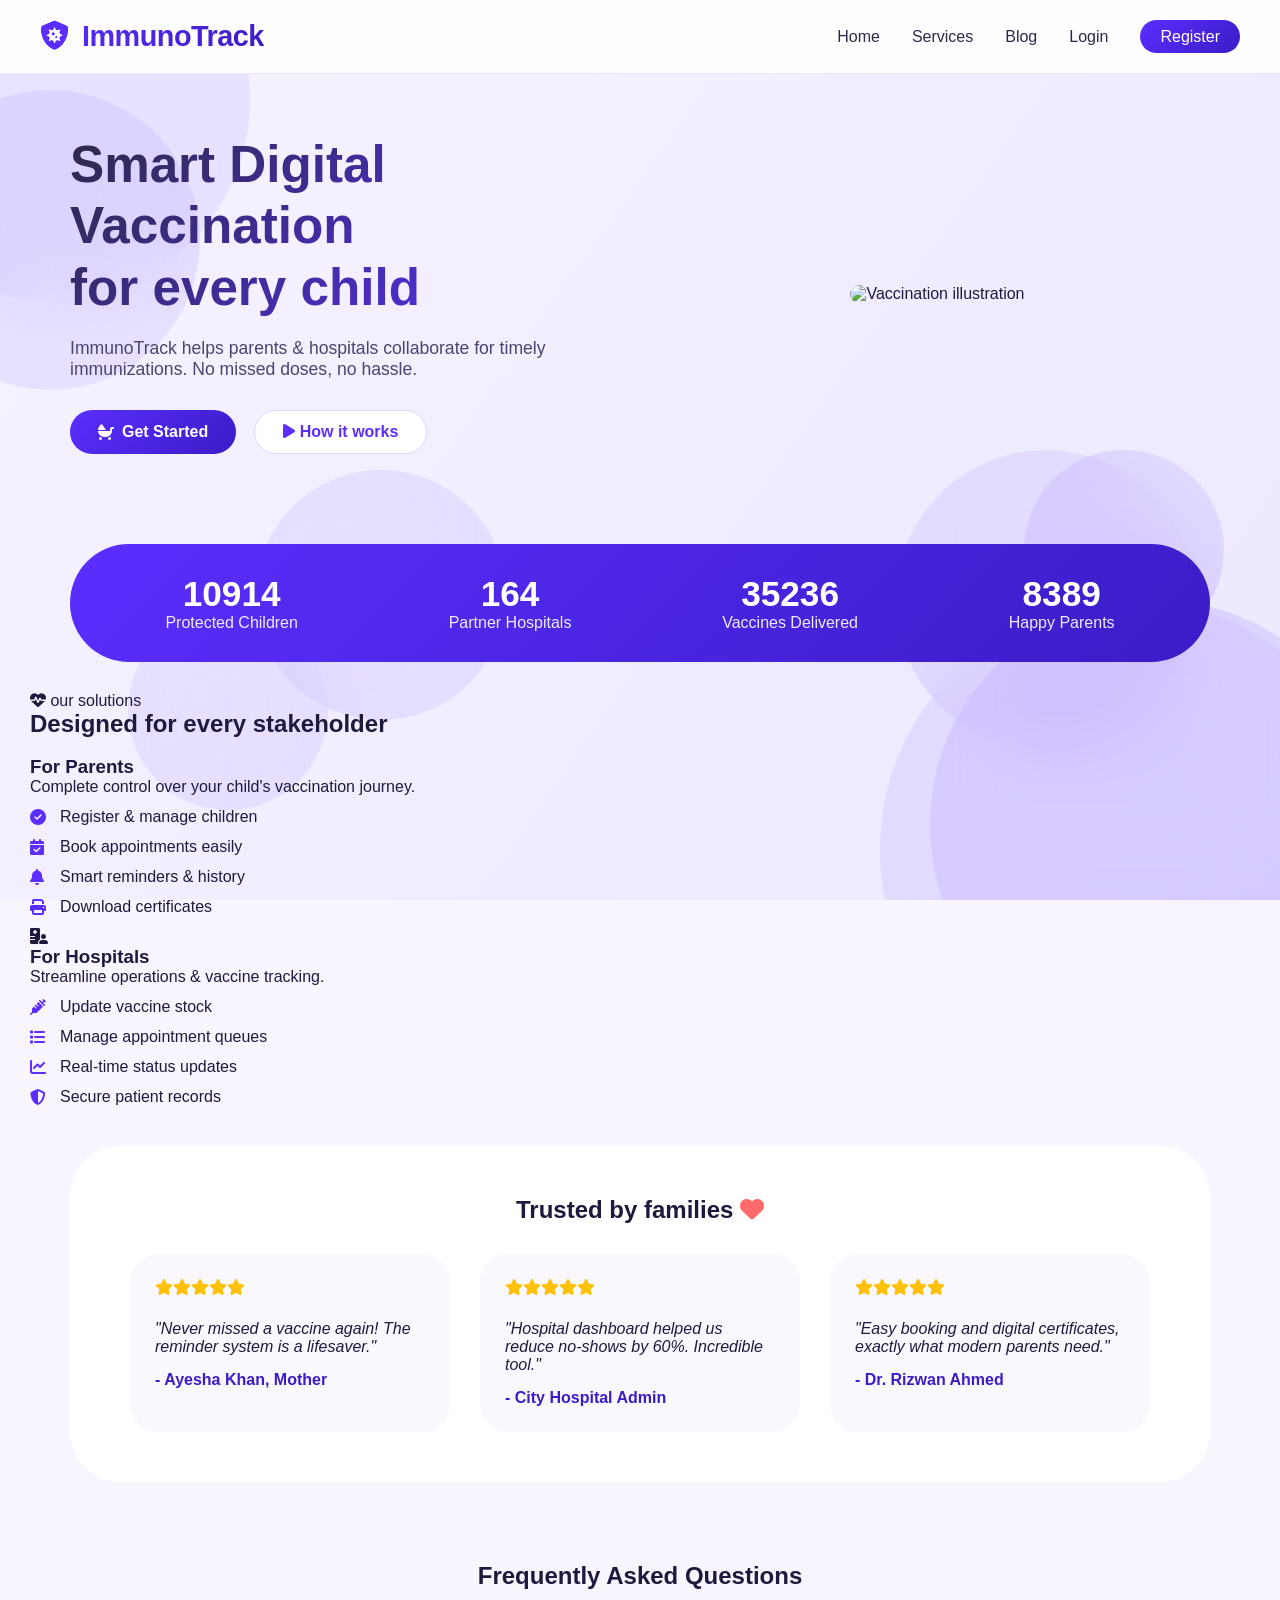
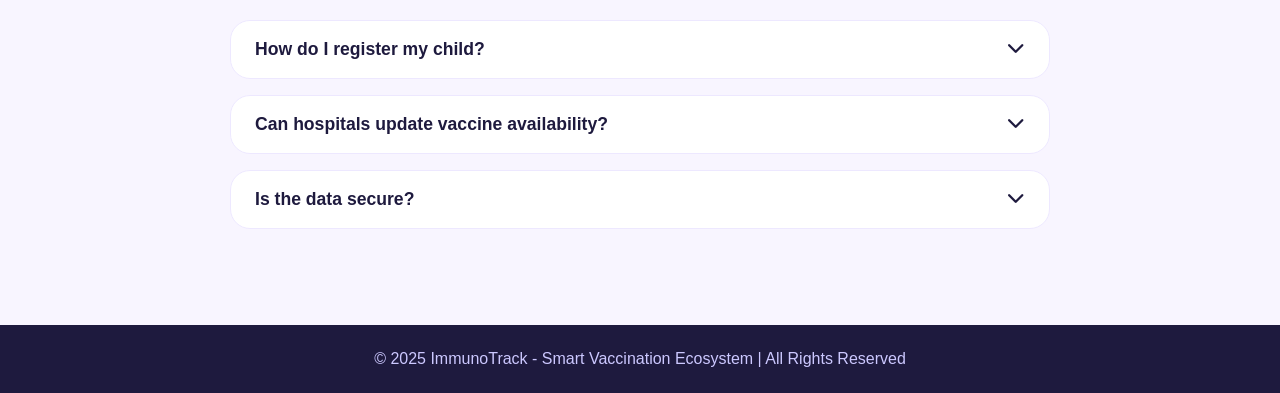
==== commit 4467c7c6: "Update index.html" ====
--- a/index.html
+++ b/index.html
@@ -45,7 +45,7 @@
                     hassle.</p>
                 <div class="hero-buttons">
                     <a href="register.html" class="btn-primary"><i class="fas fa-baby-carriage"></i> Get Started</a>
-                    <a href="How it works.html" class="btn-secondary"><i class="fas fa-play"></i> How it works</a>
+                    <a href="How-it-works.html" class="btn-secondary"><i class="fas fa-play"></i> How it works</a>
                 </div>
             </div>
             <div class="hero-right">
